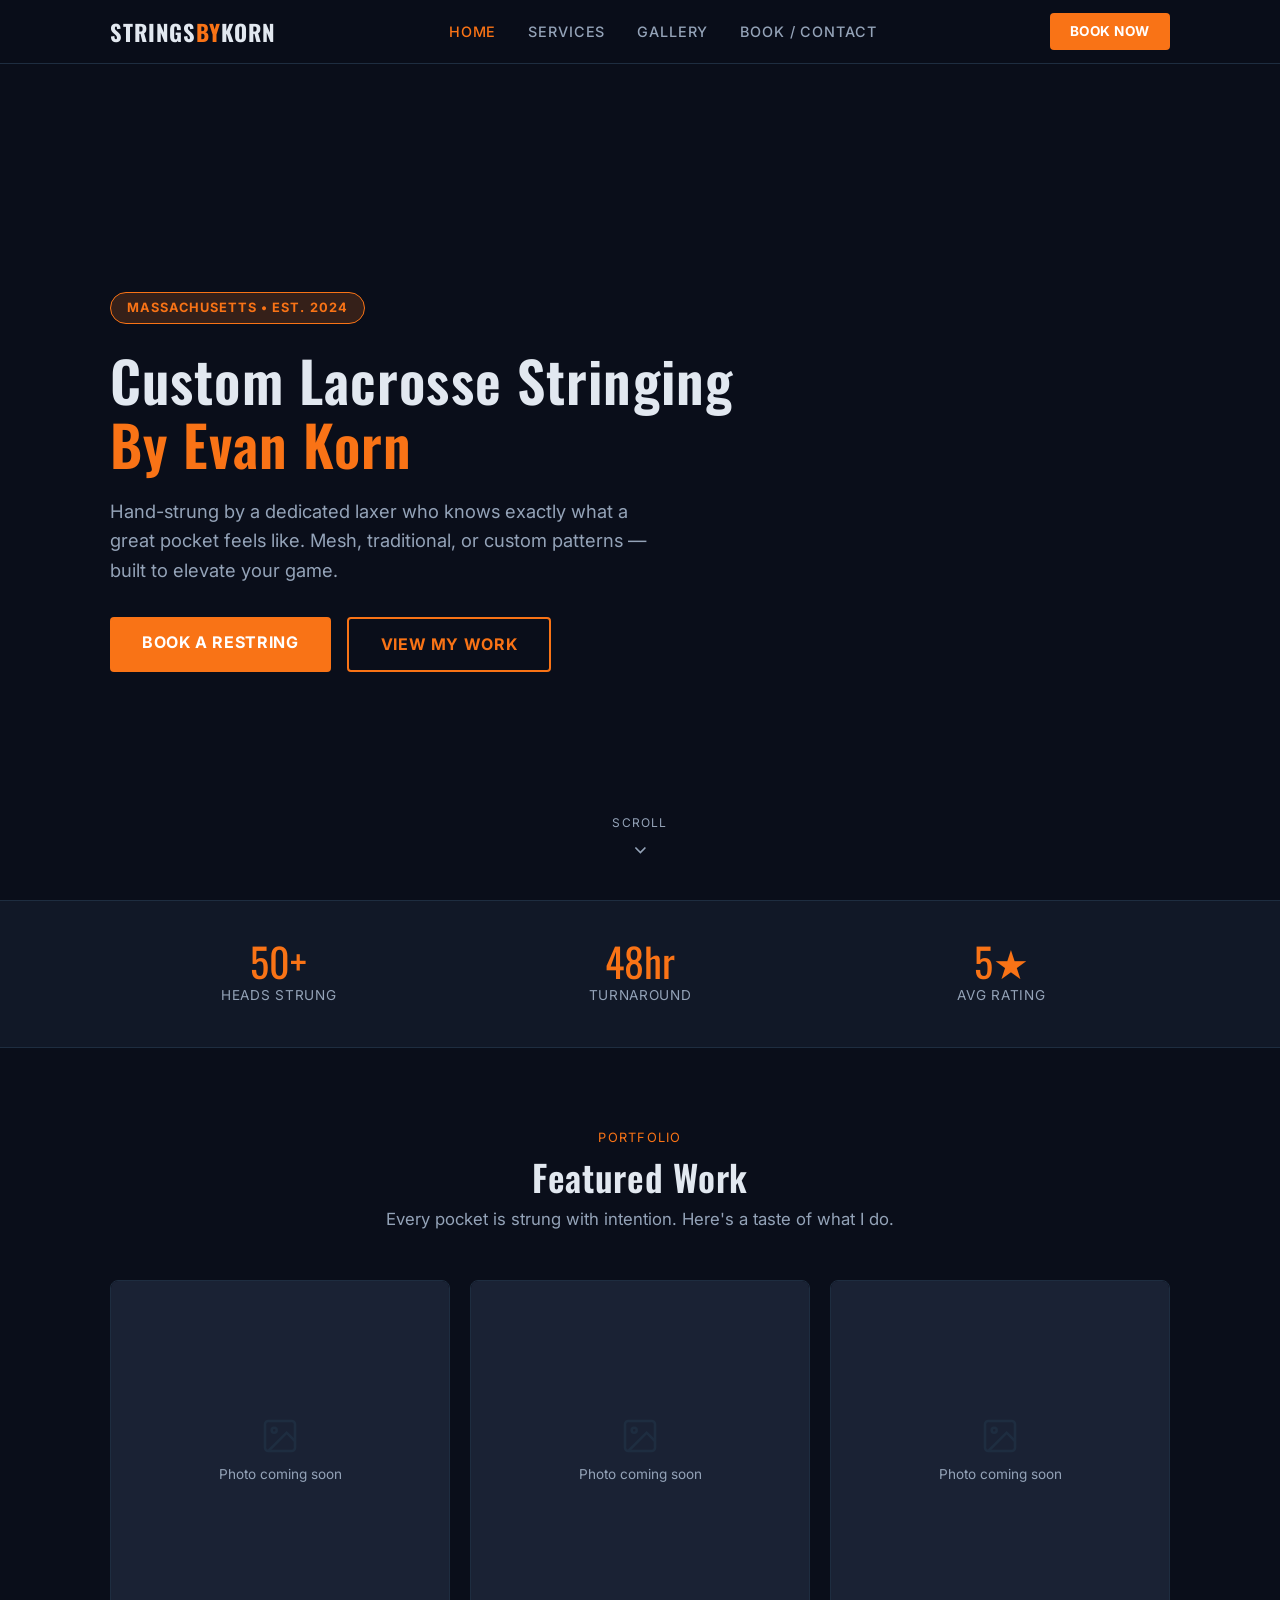
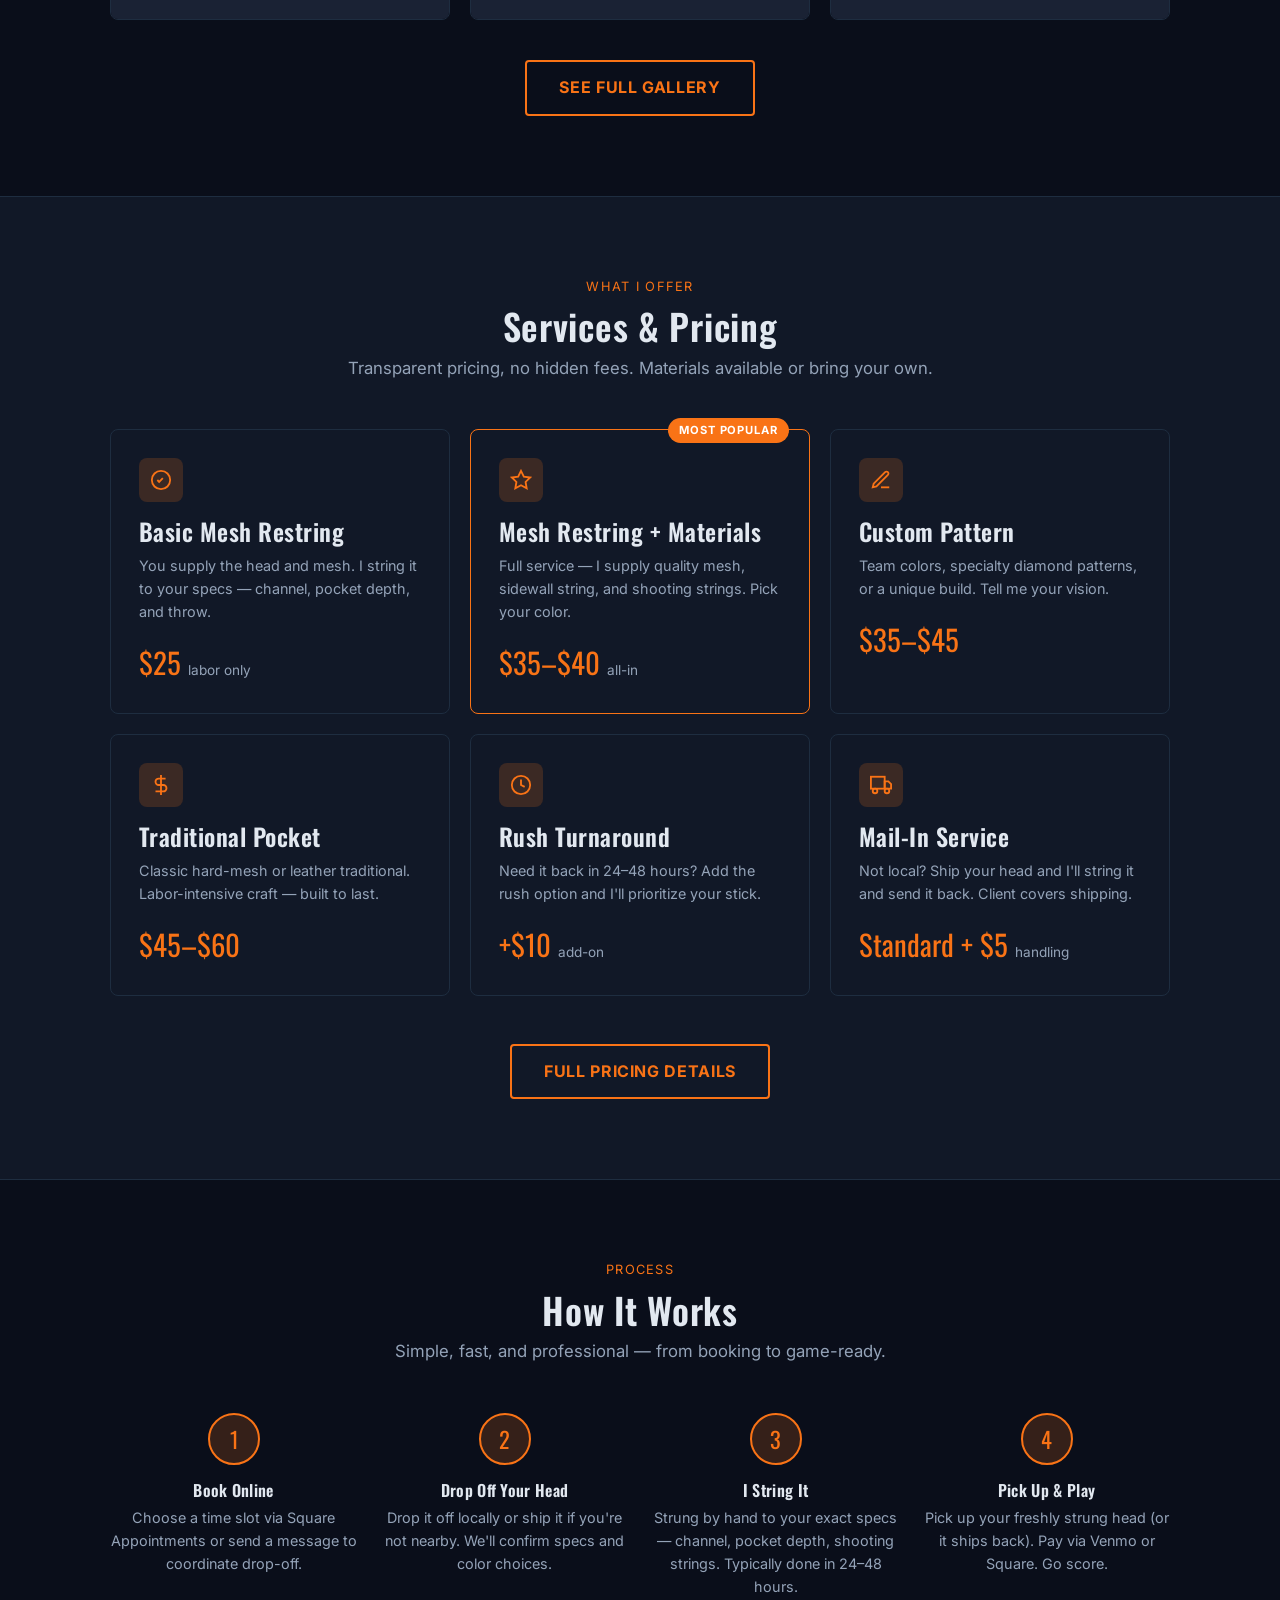
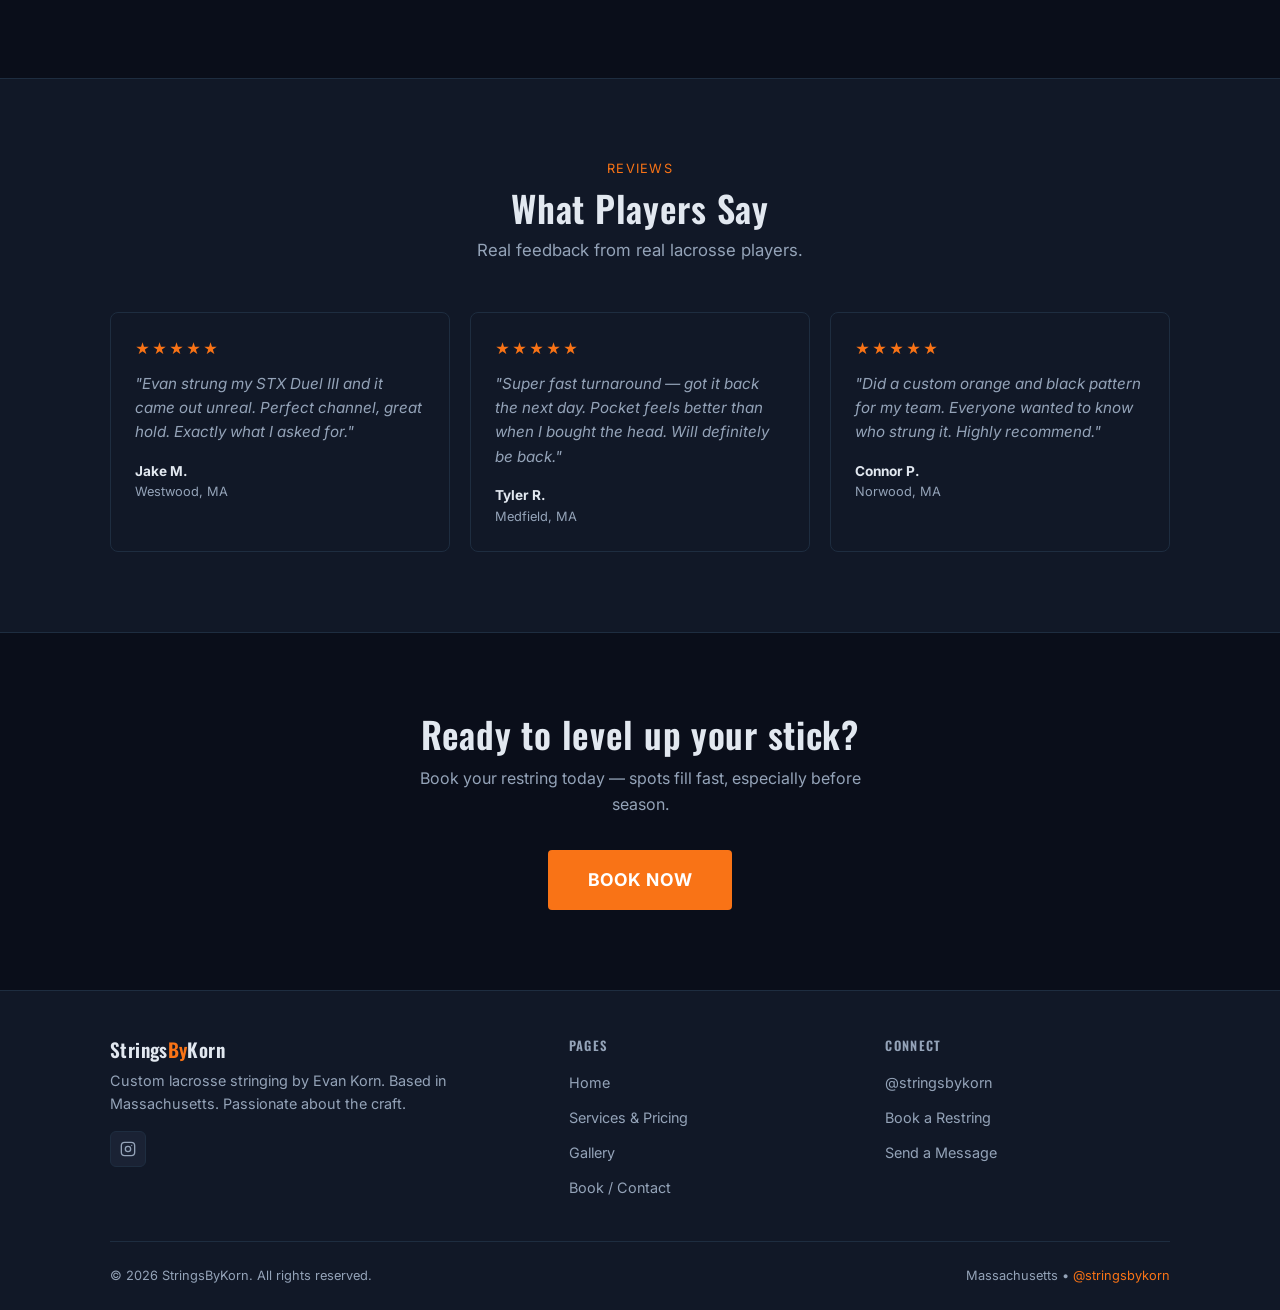
==== index.html @ 03d9734a "Initial site launch — StringsByKorn" ====
<!DOCTYPE html>
<html lang="en">
<head>
  <meta charset="UTF-8" />
  <meta name="viewport" content="width=device-width, initial-scale=1.0" />
  <title>StringsByKorn — Custom Lacrosse Stringing</title>
  <meta name="description" content="Professional lacrosse head stringing by Evan Korn. Custom mesh, traditional pockets, and specialty patterns. Based in Massachusetts." />
  <meta property="og:title" content="StringsByKorn — Custom Lacrosse Stringing" />
  <meta property="og:description" content="Custom lacrosse stringing by Evan Korn. Book your restring today." />
  <meta property="og:type" content="website" />
  <meta property="og:image" content="images/og-image.jpg" />
  <link rel="icon" href="images/favicon.png" type="image/png" />
  <link rel="preconnect" href="https://fonts.googleapis.com" />
  <link rel="preconnect" href="https://fonts.gstatic.com" crossorigin />
  <link href="https://fonts.googleapis.com/css2?family=Inter:wght@400;500;600;700&family=Oswald:wght@500;600;700&display=swap" rel="stylesheet" />
  <link rel="stylesheet" href="css/styles.css" />
  <style>
    /* Reveal animation */
    .reveal { opacity: 0; transform: translateY(24px); transition: opacity 0.55s ease, transform 0.55s ease; }
    .revealed { opacity: 1; transform: none; }
  </style>
</head>
<body>

  <!-- ======================================================
       NAV
  ====================================================== -->
  <nav class="nav" role="navigation" aria-label="Main navigation">
    <div class="nav-inner">
      <a href="index.html" class="nav-logo">Strings<span>By</span>Korn</a>
      <ul class="nav-links">
        <li><a href="index.html">Home</a></li>
        <li><a href="services.html">Services</a></li>
        <li><a href="gallery.html">Gallery</a></li>
        <li><a href="booking.html">Book / Contact</a></li>
      </ul>
      <a href="booking.html" class="btn btn-primary nav-cta">Book Now</a>
      <button class="hamburger" id="hamburger" aria-label="Open menu" aria-expanded="false">
        <span class="bar-top"></span>
        <span class="bar-mid"></span>
        <span class="bar-bot"></span>
      </button>
    </div>
  </nav>

  <!-- Mobile drawer -->
  <div class="nav-drawer" id="nav-drawer" aria-hidden="true">
    <a href="index.html">Home</a>
    <a href="services.html">Services &amp; Pricing</a>
    <a href="gallery.html">Gallery</a>
    <a href="booking.html">Book / Contact</a>
    <a href="booking.html" class="btn btn-primary" style="text-align:center;margin-top:.5rem;">Book Now</a>
  </div>

  <!-- ======================================================
       HERO
  ====================================================== -->
  <header class="hero">
    <div class="container">
      <div class="hero-content">
        <div class="hero-badge">Massachusetts &bull; Est. 2024</div>
        <h1>Custom Lacrosse Stringing<br /><span class="accent">By Evan Korn</span></h1>
        <p>Hand-strung by a dedicated laxer who knows exactly what a great pocket feels like. Mesh, traditional, or custom patterns — built to elevate your game.</p>
        <div class="hero-btns">
          <a href="booking.html" class="btn btn-primary">Book a Restring</a>
          <a href="gallery.html" class="btn btn-outline">View My Work</a>
        </div>
      </div>
    </div>
    <div class="hero-scroll" aria-hidden="true">
      <span>Scroll</span>
      <svg viewBox="0 0 24 24" fill="none" stroke="currentColor" stroke-width="2">
        <polyline points="6 9 12 15 18 9"/>
      </svg>
    </div>
  </header>

  <!-- ======================================================
       STATS
  ====================================================== -->
  <section class="stats">
    <div class="container">
      <div class="stats-grid">
        <div class="stat">
          <div class="stat-num" data-count="50" data-suffix="+">0</div>
          <div class="stat-label">Heads Strung</div>
        </div>
        <div class="stat">
          <div class="stat-num" data-count="48" data-suffix="hr">0</div>
          <div class="stat-label">Turnaround</div>
        </div>
        <div class="stat">
          <div class="stat-num" data-count="5" data-suffix="★">0</div>
          <div class="stat-label">Avg Rating</div>
        </div>
      </div>
    </div>
  </section>

  <!-- ======================================================
       FEATURED WORK
  ====================================================== -->
  <section class="section">
    <div class="container">
      <p class="section-subtitle" style="text-transform:uppercase;font-size:.8rem;letter-spacing:.1em;color:var(--accent);margin-bottom:.5rem;">Portfolio</p>
      <h2 class="section-title reveal">Featured Work</h2>
      <p class="section-subtitle reveal">Every pocket is strung with intention. Here's a taste of what I do.</p>

      <div class="work-grid">

        <div class="work-card reveal">
          <div class="work-card-placeholder">
            <svg viewBox="0 0 24 24" fill="none" stroke="currentColor" stroke-width="1.5">
              <rect x="3" y="3" width="18" height="18" rx="2"/><circle cx="8.5" cy="8.5" r="1.5"/>
              <polyline points="21 15 16 10 5 21"/>
            </svg>
            <span>Photo coming soon</span>
          </div>
          <div class="work-card-overlay">
            <span class="work-card-label">Custom Mesh — Orange / Black</span>
          </div>
        </div>

        <div class="work-card reveal">
          <div class="work-card-placeholder">
            <svg viewBox="0 0 24 24" fill="none" stroke="currentColor" stroke-width="1.5">
              <rect x="3" y="3" width="18" height="18" rx="2"/><circle cx="8.5" cy="8.5" r="1.5"/>
              <polyline points="21 15 16 10 5 21"/>
            </svg>
            <span>Photo coming soon</span>
          </div>
          <div class="work-card-overlay">
            <span class="work-card-label">Traditional Pocket — Navy</span>
          </div>
        </div>

        <div class="work-card reveal">
          <div class="work-card-placeholder">
            <svg viewBox="0 0 24 24" fill="none" stroke="currentColor" stroke-width="1.5">
              <rect x="3" y="3" width="18" height="18" rx="2"/><circle cx="8.5" cy="8.5" r="1.5"/>
              <polyline points="21 15 16 10 5 21"/>
            </svg>
            <span>Photo coming soon</span>
          </div>
          <div class="work-card-overlay">
            <span class="work-card-label">Mid Pocket — 10 Diamond Mesh</span>
          </div>
        </div>

      </div>

      <div style="text-align:center;margin-top:2.5rem;" class="reveal">
        <a href="gallery.html" class="btn btn-outline">See Full Gallery</a>
      </div>
    </div>
  </section>

  <!-- ======================================================
       SERVICES OVERVIEW
  ====================================================== -->
  <section class="section" style="background:var(--bg-card);border-top:1px solid var(--border);border-bottom:1px solid var(--border);">
    <div class="container">
      <p class="section-subtitle" style="text-transform:uppercase;font-size:.8rem;letter-spacing:.1em;color:var(--accent);margin-bottom:.5rem;">What I Offer</p>
      <h2 class="section-title reveal">Services &amp; Pricing</h2>
      <p class="section-subtitle reveal">Transparent pricing, no hidden fees. Materials available or bring your own.</p>

      <div class="services-grid">

        <div class="service-card reveal">
          <div class="service-icon">
            <svg viewBox="0 0 24 24" fill="none" stroke="currentColor" stroke-width="2">
              <path d="M12 2C6.48 2 2 6.48 2 12s4.48 10 10 10 10-4.48 10-10S17.52 2 12 2z"/>
              <path d="M8 12l2 2 4-4"/>
            </svg>
          </div>
          <h3>Basic Mesh Restring</h3>
          <p>You supply the head and mesh. I string it to your specs — channel, pocket depth, and throw.</p>
          <div class="service-price">$25 <span>labor only</span></div>
        </div>

        <div class="service-card featured reveal">
          <div class="service-badge">Most Popular</div>
          <div class="service-icon">
            <svg viewBox="0 0 24 24" fill="none" stroke="currentColor" stroke-width="2">
              <polygon points="12 2 15.09 8.26 22 9.27 17 14.14 18.18 21.02 12 17.77 5.82 21.02 7 14.14 2 9.27 8.91 8.26 12 2"/>
            </svg>
          </div>
          <h3>Mesh Restring + Materials</h3>
          <p>Full service — I supply quality mesh, sidewall string, and shooting strings. Pick your color.</p>
          <div class="service-price">$35–$40 <span>all-in</span></div>
        </div>

        <div class="service-card reveal">
          <div class="service-icon">
            <svg viewBox="0 0 24 24" fill="none" stroke="currentColor" stroke-width="2">
              <path d="M12 20h9"/><path d="M16.5 3.5a2.121 2.121 0 013 3L7 19l-4 1 1-4L16.5 3.5z"/>
            </svg>
          </div>
          <h3>Custom Pattern</h3>
          <p>Team colors, specialty diamond patterns, or a unique build. Tell me your vision.</p>
          <div class="service-price">$35–$45</div>
        </div>

        <div class="service-card reveal">
          <div class="service-icon">
            <svg viewBox="0 0 24 24" fill="none" stroke="currentColor" stroke-width="2">
              <line x1="12" y1="1" x2="12" y2="23"/><path d="M17 5H9.5a3.5 3.5 0 000 7h5a3.5 3.5 0 010 7H6"/>
            </svg>
          </div>
          <h3>Traditional Pocket</h3>
          <p>Classic hard-mesh or leather traditional. Labor-intensive craft — built to last.</p>
          <div class="service-price">$45–$60</div>
        </div>

        <div class="service-card reveal">
          <div class="service-icon">
            <svg viewBox="0 0 24 24" fill="none" stroke="currentColor" stroke-width="2">
              <circle cx="12" cy="12" r="10"/><polyline points="12 6 12 12 16 14"/>
            </svg>
          </div>
          <h3>Rush Turnaround</h3>
          <p>Need it back in 24–48 hours? Add the rush option and I'll prioritize your stick.</p>
          <div class="service-price">+$10 <span>add-on</span></div>
        </div>

        <div class="service-card reveal">
          <div class="service-icon">
            <svg viewBox="0 0 24 24" fill="none" stroke="currentColor" stroke-width="2">
              <rect x="1" y="3" width="15" height="13"/><polygon points="16 8 20 8 23 11 23 16 16 16 16 8"/>
              <circle cx="5.5" cy="18.5" r="2.5"/><circle cx="18.5" cy="18.5" r="2.5"/>
            </svg>
          </div>
          <h3>Mail-In Service</h3>
          <p>Not local? Ship your head and I'll string it and send it back. Client covers shipping.</p>
          <div class="service-price">Standard + $5 <span>handling</span></div>
        </div>

      </div>

      <div style="text-align:center;" class="reveal">
        <a href="services.html" class="btn btn-outline">Full Pricing Details</a>
      </div>
    </div>
  </section>

  <!-- ======================================================
       HOW IT WORKS
  ====================================================== -->
  <section class="section">
    <div class="container">
      <p class="section-subtitle" style="text-transform:uppercase;font-size:.8rem;letter-spacing:.1em;color:var(--accent);margin-bottom:.5rem;">Process</p>
      <h2 class="section-title reveal">How It Works</h2>
      <p class="section-subtitle reveal">Simple, fast, and professional — from booking to game-ready.</p>

      <div class="steps">
        <div class="step reveal">
          <div class="step-num">1</div>
          <h4>Book Online</h4>
          <p>Choose a time slot via Square Appointments or send a message to coordinate drop-off.</p>
        </div>
        <div class="step reveal">
          <div class="step-num">2</div>
          <h4>Drop Off Your Head</h4>
          <p>Drop it off locally or ship it if you're not nearby. We'll confirm specs and color choices.</p>
        </div>
        <div class="step reveal">
          <div class="step-num">3</div>
          <h4>I String It</h4>
          <p>Strung by hand to your exact specs — channel, pocket depth, shooting strings. Typically done in 24–48 hours.</p>
        </div>
        <div class="step reveal">
          <div class="step-num">4</div>
          <h4>Pick Up &amp; Play</h4>
          <p>Pick up your freshly strung head (or it ships back). Pay via Venmo or Square. Go score.</p>
        </div>
      </div>
    </div>
  </section>

  <!-- ======================================================
       TESTIMONIALS
  ====================================================== -->
  <section class="section" style="background:var(--bg-card);border-top:1px solid var(--border);border-bottom:1px solid var(--border);">
    <div class="container">
      <p class="section-subtitle" style="text-transform:uppercase;font-size:.8rem;letter-spacing:.1em;color:var(--accent);margin-bottom:.5rem;">Reviews</p>
      <h2 class="section-title reveal">What Players Say</h2>
      <p class="section-subtitle reveal">Real feedback from real lacrosse players.</p>

      <div class="testimonials-grid">

        <div class="testimonial-card reveal">
          <div class="testimonial-stars">★★★★★</div>
          <blockquote>"Evan strung my STX Duel III and it came out unreal. Perfect channel, great hold. Exactly what I asked for."</blockquote>
          <div class="testimonial-author">Jake M.</div>
          <div class="testimonial-location">Westwood, MA</div>
        </div>

        <div class="testimonial-card reveal">
          <div class="testimonial-stars">★★★★★</div>
          <blockquote>"Super fast turnaround — got it back the next day. Pocket feels better than when I bought the head. Will definitely be back."</blockquote>
          <div class="testimonial-author">Tyler R.</div>
          <div class="testimonial-location">Medfield, MA</div>
        </div>

        <div class="testimonial-card reveal">
          <div class="testimonial-stars">★★★★★</div>
          <blockquote>"Did a custom orange and black pattern for my team. Everyone wanted to know who strung it. Highly recommend."</blockquote>
          <div class="testimonial-author">Connor P.</div>
          <div class="testimonial-location">Norwood, MA</div>
        </div>

      </div>
    </div>
  </section>

  <!-- ======================================================
       CTA BAND
  ====================================================== -->
  <section class="section" style="text-align:center;">
    <div class="container">
      <h2 class="reveal">Ready to level up your stick?</h2>
      <p class="reveal" style="max-width:500px;margin:.75rem auto 2rem;">Book your restring today — spots fill fast, especially before season.</p>
      <div class="reveal">
        <a href="booking.html" class="btn btn-primary" style="font-size:1.1rem;padding:1rem 2.5rem;">Book Now</a>
      </div>
    </div>
  </section>

  <!-- ======================================================
       FOOTER
  ====================================================== -->
  <footer class="footer">
    <div class="container">
      <div class="footer-grid">
        <div class="footer-brand">
          <h3>Strings<span class="accent">By</span>Korn</h3>
          <p>Custom lacrosse stringing by Evan Korn. Based in Massachusetts. Passionate about the craft.</p>
          <div class="footer-social">
            <a href="https://instagram.com/stringsbykorn" target="_blank" rel="noopener" aria-label="Instagram">
              <svg viewBox="0 0 24 24" fill="none" stroke="currentColor" stroke-width="2">
                <rect x="2" y="2" width="20" height="20" rx="5"/>
                <circle cx="12" cy="12" r="4"/>
                <circle cx="17.5" cy="6.5" r="1" fill="currentColor" stroke="none"/>
              </svg>
            </a>
          </div>
        </div>
        <div class="footer-col">
          <h4>Pages</h4>
          <ul class="footer-links">
            <li><a href="index.html">Home</a></li>
            <li><a href="services.html">Services &amp; Pricing</a></li>
            <li><a href="gallery.html">Gallery</a></li>
            <li><a href="booking.html">Book / Contact</a></li>
          </ul>
        </div>
        <div class="footer-col">
          <h4>Connect</h4>
          <ul class="footer-links">
            <li><a href="https://instagram.com/stringsbykorn" target="_blank" rel="noopener">@stringsbykorn</a></li>
            <li><a href="booking.html">Book a Restring</a></li>
            <li><a href="booking.html#contact">Send a Message</a></li>
          </ul>
        </div>
      </div>
      <div class="footer-bottom">
        <span>&copy; 2026 StringsByKorn. All rights reserved.</span>
        <span>Massachusetts &bull; <a href="https://instagram.com/stringsbykorn" target="_blank" rel="noopener">@stringsbykorn</a></span>
      </div>
    </div>
  </footer>

  <script src="js/main.js"></script>
</body>
</html>
---- css/styles.css ----
/* ============================================================
   StringsByKorn — Main Stylesheet
   Mobile-first, dark navy + orange lacrosse theme
   ============================================================ */

:root {
  --bg:          #0a0e1a;
  --bg-card:     #111827;
  --bg-card-alt: #1a2234;
  --accent:      #f97316;
  --accent-dark: #ea6c0a;
  --accent-glow: rgba(249, 115, 22, 0.18);
  --text:        #e2e8f0;
  --text-muted:  #94a3b8;
  --border:      #1e2d40;
  --nav-h:       64px;
}

/* ---- Reset & Base ----------------------------------------- */
*, *::before, *::after { box-sizing: border-box; margin: 0; padding: 0; }

html { scroll-behavior: smooth; }

body {
  font-family: 'Inter', system-ui, sans-serif;
  background: var(--bg);
  color: var(--text);
  line-height: 1.6;
  min-height: 100vh;
}

img { display: block; max-width: 100%; height: auto; }
a   { color: var(--accent); text-decoration: none; }
a:hover { text-decoration: underline; }

/* ---- Typography ------------------------------------------- */
h1, h2, h3, h4 {
  font-family: 'Oswald', 'Impact', sans-serif;
  font-weight: 600;
  letter-spacing: 0.02em;
  line-height: 1.15;
}

h1 { font-size: clamp(2rem, 6vw, 3.5rem); }
h2 { font-size: clamp(1.5rem, 4vw, 2.25rem); }
h3 { font-size: clamp(1.1rem, 3vw, 1.5rem); }

p { color: var(--text-muted); }

/* ---- Utility ---------------------------------------------- */
.container {
  width: 100%;
  max-width: 1100px;
  margin: 0 auto;
  padding: 0 1.25rem;
}

.section {
  padding: 5rem 0;
}

.section-title {
  text-align: center;
  margin-bottom: 0.5rem;
}

.section-subtitle {
  text-align: center;
  color: var(--text-muted);
  margin-bottom: 3rem;
  font-size: 1.05rem;
}

.accent { color: var(--accent); }

.btn {
  display: inline-block;
  padding: 0.8rem 2rem;
  border-radius: 4px;
  font-weight: 700;
  font-size: 1rem;
  cursor: pointer;
  transition: background 0.2s, transform 0.15s, box-shadow 0.2s;
  border: none;
  text-align: center;
  letter-spacing: 0.04em;
  text-transform: uppercase;
}

.btn-primary {
  background: var(--accent);
  color: #fff;
}
.btn-primary:hover {
  background: var(--accent-dark);
  transform: translateY(-2px);
  box-shadow: 0 6px 24px var(--accent-glow);
  text-decoration: none;
}

.btn-outline {
  background: transparent;
  color: var(--accent);
  border: 2px solid var(--accent);
}
.btn-outline:hover {
  background: var(--accent-glow);
  transform: translateY(-2px);
  text-decoration: none;
}

/* ---- Navigation ------------------------------------------- */
.nav {
  position: fixed;
  top: 0; left: 0; right: 0;
  height: var(--nav-h);
  background: rgba(10, 14, 26, 0.92);
  backdrop-filter: blur(12px);
  -webkit-backdrop-filter: blur(12px);
  border-bottom: 1px solid var(--border);
  z-index: 1000;
  display: flex;
  align-items: center;
}

.nav-inner {
  display: flex;
  align-items: center;
  justify-content: space-between;
  width: 100%;
  max-width: 1100px;
  margin: 0 auto;
  padding: 0 1.25rem;
}

.nav-logo {
  font-family: 'Oswald', sans-serif;
  font-size: 1.4rem;
  font-weight: 700;
  color: var(--text);
  letter-spacing: 0.04em;
  text-transform: uppercase;
}
.nav-logo span { color: var(--accent); }
.nav-logo:hover { text-decoration: none; }

.nav-links {
  display: flex;
  gap: 2rem;
  list-style: none;
}

.nav-links a {
  color: var(--text-muted);
  font-size: 0.9rem;
  font-weight: 500;
  letter-spacing: 0.06em;
  text-transform: uppercase;
  transition: color 0.2s;
}
.nav-links a:hover,
.nav-links a.active {
  color: var(--accent);
  text-decoration: none;
}

.nav-cta {
  padding: 0.5rem 1.25rem;
  font-size: 0.85rem;
}

/* Hamburger */
.hamburger {
  display: none;
  flex-direction: column;
  gap: 5px;
  background: none;
  border: none;
  cursor: pointer;
  padding: 4px;
}
.hamburger span {
  display: block;
  width: 24px;
  height: 2px;
  background: var(--text);
  border-radius: 2px;
  transition: transform 0.3s, opacity 0.3s;
}

/* Mobile nav drawer */
.nav-drawer {
  display: none;
  position: fixed;
  top: var(--nav-h);
  left: 0; right: 0;
  background: var(--bg-card);
  border-bottom: 1px solid var(--border);
  padding: 1.5rem 1.25rem;
  z-index: 999;
  flex-direction: column;
  gap: 1rem;
}
.nav-drawer.open { display: flex; }
.nav-drawer a {
  color: var(--text);
  font-size: 1.1rem;
  font-weight: 500;
  padding: 0.5rem 0;
  border-bottom: 1px solid var(--border);
}
.nav-drawer a:last-child { border-bottom: none; }

/* ---- Hero ------------------------------------------------- */
.hero {
  min-height: 100vh;
  display: flex;
  align-items: center;
  padding-top: var(--nav-h);
  background:
    linear-gradient(to bottom, rgba(10,14,26,0.7) 0%, rgba(10,14,26,0.95) 100%),
    url('../images/hero-bg.jpg') center/cover no-repeat;
  position: relative;
  overflow: hidden;
}

.hero::after {
  content: '';
  position: absolute;
  bottom: 0; left: 0; right: 0;
  height: 120px;
  background: linear-gradient(to bottom, transparent, var(--bg));
  pointer-events: none;
}

.hero-content {
  position: relative;
  z-index: 1;
  max-width: 680px;
}

.hero-badge {
  display: inline-block;
  background: var(--accent-glow);
  color: var(--accent);
  border: 1px solid var(--accent);
  border-radius: 999px;
  padding: 0.3rem 1rem;
  font-size: 0.8rem;
  font-weight: 700;
  letter-spacing: 0.08em;
  text-transform: uppercase;
  margin-bottom: 1.5rem;
}

.hero h1 {
  margin-bottom: 1.25rem;
}

.hero p {
  font-size: 1.15rem;
  margin-bottom: 2rem;
  color: var(--text-muted);
  max-width: 540px;
}

.hero-btns {
  display: flex;
  gap: 1rem;
  flex-wrap: wrap;
}

.hero-scroll {
  position: absolute;
  bottom: 2.5rem;
  left: 50%;
  transform: translateX(-50%);
  display: flex;
  flex-direction: column;
  align-items: center;
  gap: 0.5rem;
  color: var(--text-muted);
  font-size: 0.75rem;
  letter-spacing: 0.1em;
  text-transform: uppercase;
  animation: bounce 2s infinite;
  z-index: 2;
}
.hero-scroll svg { width: 20px; height: 20px; }

@keyframes bounce {
  0%, 100% { transform: translateX(-50%) translateY(0); }
  50%       { transform: translateX(-50%) translateY(6px); }
}

/* ---- Stats strip ------------------------------------------ */
.stats {
  background: var(--bg-card);
  border-top: 1px solid var(--border);
  border-bottom: 1px solid var(--border);
  padding: 2.5rem 0;
}

.stats-grid {
  display: grid;
  grid-template-columns: repeat(3, 1fr);
  gap: 1.5rem;
  text-align: center;
}

.stat-num {
  font-family: 'Oswald', sans-serif;
  font-size: 2.5rem;
  color: var(--accent);
  line-height: 1;
}

.stat-label {
  font-size: 0.85rem;
  color: var(--text-muted);
  letter-spacing: 0.05em;
  text-transform: uppercase;
  margin-top: 0.25rem;
}

/* ---- Featured Work (home) --------------------------------- */
.work-grid {
  display: grid;
  grid-template-columns: repeat(auto-fill, minmax(280px, 1fr));
  gap: 1.25rem;
}

.work-card {
  border-radius: 8px;
  overflow: hidden;
  background: var(--bg-card);
  border: 1px solid var(--border);
  position: relative;
  aspect-ratio: 1 / 1;
  cursor: pointer;
}

.work-card img {
  width: 100%;
  height: 100%;
  object-fit: cover;
  transition: transform 0.4s ease;
}

.work-card:hover img { transform: scale(1.05); }

.work-card-overlay {
  position: absolute;
  inset: 0;
  background: linear-gradient(to top, rgba(10,14,26,0.85) 0%, transparent 60%);
  opacity: 0;
  transition: opacity 0.3s;
  display: flex;
  align-items: flex-end;
  padding: 1rem;
}

.work-card:hover .work-card-overlay { opacity: 1; }

.work-card-label {
  font-size: 0.9rem;
  font-weight: 600;
  color: #fff;
}

/* Placeholder card when no image */
.work-card-placeholder {
  width: 100%;
  height: 100%;
  display: flex;
  flex-direction: column;
  align-items: center;
  justify-content: center;
  background: var(--bg-card-alt);
  color: var(--text-muted);
  font-size: 0.85rem;
  gap: 0.5rem;
}
.work-card-placeholder svg {
  width: 40px; height: 40px;
  color: var(--border);
}

/* ---- Services page ---------------------------------------- */
.services-grid {
  display: grid;
  grid-template-columns: repeat(auto-fill, minmax(300px, 1fr));
  gap: 1.25rem;
  margin-bottom: 3rem;
}

.service-card {
  background: var(--bg-card);
  border: 1px solid var(--border);
  border-radius: 8px;
  padding: 1.75rem;
  position: relative;
  transition: border-color 0.2s, box-shadow 0.2s;
}

.service-card:hover {
  border-color: var(--accent);
  box-shadow: 0 0 0 1px var(--accent-glow), 0 8px 32px var(--accent-glow);
}

.service-card.featured {
  border-color: var(--accent);
}

.service-badge {
  position: absolute;
  top: -12px; right: 1.25rem;
  background: var(--accent);
  color: #fff;
  font-size: 0.7rem;
  font-weight: 700;
  letter-spacing: 0.08em;
  text-transform: uppercase;
  padding: 0.2rem 0.7rem;
  border-radius: 999px;
}

.service-icon {
  width: 44px; height: 44px;
  background: var(--accent-glow);
  border-radius: 8px;
  display: flex;
  align-items: center;
  justify-content: center;
  margin-bottom: 1rem;
}
.service-icon svg { width: 22px; height: 22px; color: var(--accent); }

.service-card h3 { margin-bottom: 0.5rem; }
.service-card p  { font-size: 0.9rem; margin-bottom: 1rem; }

.service-price {
  font-family: 'Oswald', sans-serif;
  font-size: 1.8rem;
  color: var(--accent);
}
.service-price span {
  font-family: 'Inter', sans-serif;
  font-size: 0.85rem;
  color: var(--text-muted);
}

/* Pricing table */
.pricing-table {
  width: 100%;
  border-collapse: collapse;
  background: var(--bg-card);
  border-radius: 8px;
  overflow: hidden;
  border: 1px solid var(--border);
}

.pricing-table th {
  background: var(--bg-card-alt);
  color: var(--text-muted);
  font-size: 0.75rem;
  letter-spacing: 0.1em;
  text-transform: uppercase;
  padding: 0.85rem 1.25rem;
  text-align: left;
}

.pricing-table td {
  padding: 0.9rem 1.25rem;
  border-bottom: 1px solid var(--border);
  font-size: 0.95rem;
}

.pricing-table tr:last-child td { border-bottom: none; }
.pricing-table tr:hover td { background: var(--bg-card-alt); }

.price-cell {
  font-family: 'Oswald', sans-serif;
  font-size: 1.15rem;
  color: var(--accent);
  white-space: nowrap;
}

.note-box {
  background: var(--bg-card);
  border: 1px solid var(--border);
  border-left: 3px solid var(--accent);
  border-radius: 0 8px 8px 0;
  padding: 1.25rem 1.5rem;
  margin-top: 2rem;
  font-size: 0.9rem;
}
.note-box strong { color: var(--text); }

/* ---- Gallery page ----------------------------------------- */
.gallery-grid {
  display: grid;
  grid-template-columns: repeat(auto-fill, minmax(260px, 1fr));
  gap: 1rem;
}

.gallery-item {
  border-radius: 8px;
  overflow: hidden;
  background: var(--bg-card);
  border: 1px solid var(--border);
  aspect-ratio: 1 / 1;
  position: relative;
  cursor: pointer;
}

.gallery-item img {
  width: 100%; height: 100%;
  object-fit: cover;
  transition: transform 0.4s ease;
}
.gallery-item:hover img { transform: scale(1.06); }

.gallery-placeholder {
  width: 100%; height: 100%;
  display: flex;
  flex-direction: column;
  align-items: center;
  justify-content: center;
  background: var(--bg-card-alt);
  color: var(--text-muted);
  font-size: 0.8rem;
  text-align: center;
  gap: 0.5rem;
  padding: 1rem;
}

.ig-link-box {
  background: linear-gradient(135deg, #833ab4, #fd1d1d, #fcb045);
  border-radius: 8px;
  padding: 2.5rem;
  text-align: center;
  margin-top: 3rem;
}
.ig-link-box h3 { color: #fff; margin-bottom: 0.5rem; }
.ig-link-box p  { color: rgba(255,255,255,0.8); margin-bottom: 1.5rem; }
.btn-ig {
  background: #fff;
  color: #333;
  font-weight: 700;
  padding: 0.75rem 2rem;
  border-radius: 4px;
  display: inline-block;
  transition: opacity 0.2s;
}
.btn-ig:hover { opacity: 0.88; text-decoration: none; }

/* ---- Booking / Contact page ------------------------------- */
.booking-layout {
  display: grid;
  grid-template-columns: 1fr 1fr;
  gap: 3rem;
  align-items: start;
}

.booking-info h2 { margin-bottom: 1rem; }
.booking-info p  { margin-bottom: 1.5rem; }

.info-list {
  list-style: none;
  display: flex;
  flex-direction: column;
  gap: 0.85rem;
  margin-bottom: 2rem;
}
.info-list li {
  display: flex;
  align-items: flex-start;
  gap: 0.75rem;
  font-size: 0.95rem;
  color: var(--text-muted);
}
.info-list li svg {
  flex-shrink: 0;
  width: 18px; height: 18px;
  color: var(--accent);
  margin-top: 3px;
}
.info-list li strong { color: var(--text); }

.contact-form {
  background: var(--bg-card);
  border: 1px solid var(--border);
  border-radius: 8px;
  padding: 2rem;
}

.contact-form h3 { margin-bottom: 1.5rem; }

.form-group {
  margin-bottom: 1.25rem;
}

.form-group label {
  display: block;
  font-size: 0.85rem;
  font-weight: 600;
  letter-spacing: 0.04em;
  text-transform: uppercase;
  color: var(--text-muted);
  margin-bottom: 0.4rem;
}

.form-group input,
.form-group select,
.form-group textarea {
  width: 100%;
  background: var(--bg-card-alt);
  border: 1px solid var(--border);
  border-radius: 4px;
  color: var(--text);
  font-size: 1rem;
  font-family: inherit;
  padding: 0.75rem 1rem;
  transition: border-color 0.2s, box-shadow 0.2s;
  appearance: none;
}

.form-group input:focus,
.form-group select:focus,
.form-group textarea:focus {
  outline: none;
  border-color: var(--accent);
  box-shadow: 0 0 0 3px var(--accent-glow);
}

.form-group textarea { min-height: 110px; resize: vertical; }

.form-row {
  display: grid;
  grid-template-columns: 1fr 1fr;
  gap: 1rem;
}

.form-success {
  display: none;
  text-align: center;
  padding: 1.5rem;
  background: rgba(34,197,94,0.1);
  border: 1px solid rgba(34,197,94,0.3);
  border-radius: 8px;
  color: #4ade80;
  font-weight: 600;
}

/* Square booking CTA */
.booking-cta-box {
  background: var(--bg-card);
  border: 1px solid var(--accent);
  border-radius: 8px;
  padding: 2rem;
  text-align: center;
  margin-bottom: 2rem;
}
.booking-cta-box p { margin-bottom: 1.25rem; }

/* ---- FAQ accordion ---------------------------------------- */
.faq-list {
  max-width: 720px;
  margin: 0 auto;
}

.faq-item {
  border-bottom: 1px solid var(--border);
}

.faq-question {
  width: 100%;
  background: none;
  border: none;
  color: var(--text);
  font-size: 1rem;
  font-weight: 600;
  text-align: left;
  padding: 1.25rem 0;
  cursor: pointer;
  display: flex;
  justify-content: space-between;
  align-items: center;
  gap: 1rem;
  transition: color 0.2s;
}
.faq-question:hover { color: var(--accent); }

.faq-icon {
  flex-shrink: 0;
  width: 20px; height: 20px;
  border-radius: 50%;
  border: 2px solid var(--border);
  display: flex;
  align-items: center;
  justify-content: center;
  transition: transform 0.3s, border-color 0.2s;
  font-size: 1rem;
  color: var(--accent);
}

.faq-item.open .faq-icon { transform: rotate(45deg); border-color: var(--accent); }

.faq-answer {
  max-height: 0;
  overflow: hidden;
  transition: max-height 0.35s ease;
  color: var(--text-muted);
  font-size: 0.95rem;
}
.faq-item.open .faq-answer { max-height: 400px; }
.faq-answer-inner { padding-bottom: 1.25rem; }

/* ---- Testimonials ----------------------------------------- */
.testimonials-grid {
  display: grid;
  grid-template-columns: repeat(auto-fill, minmax(280px, 1fr));
  gap: 1.25rem;
}

.testimonial-card {
  background: var(--bg-card);
  border: 1px solid var(--border);
  border-radius: 8px;
  padding: 1.5rem;
  position: relative;
}

.testimonial-stars {
  color: var(--accent);
  font-size: 0.9rem;
  margin-bottom: 0.75rem;
  letter-spacing: 2px;
}

.testimonial-card blockquote {
  font-size: 0.95rem;
  color: var(--text-muted);
  font-style: italic;
  margin-bottom: 1rem;
}

.testimonial-author {
  font-size: 0.85rem;
  font-weight: 700;
  color: var(--text);
}
.testimonial-location {
  font-size: 0.8rem;
  color: var(--text-muted);
}

/* ---- Process steps ---------------------------------------- */
.steps {
  display: grid;
  grid-template-columns: repeat(auto-fill, minmax(200px, 1fr));
  gap: 1.5rem;
  counter-reset: steps;
}

.step {
  text-align: center;
  position: relative;
}

.step-num {
  width: 52px; height: 52px;
  background: var(--accent-glow);
  border: 2px solid var(--accent);
  border-radius: 50%;
  display: flex;
  align-items: center;
  justify-content: center;
  font-family: 'Oswald', sans-serif;
  font-size: 1.4rem;
  color: var(--accent);
  margin: 0 auto 1rem;
}

.step h4 { margin-bottom: 0.4rem; }
.step p  { font-size: 0.9rem; }

/* ---- Footer ----------------------------------------------- */
.footer {
  background: var(--bg-card);
  border-top: 1px solid var(--border);
  padding: 3rem 0 1.5rem;
}

.footer-grid {
  display: grid;
  grid-template-columns: 1.5fr 1fr 1fr;
  gap: 2rem;
  margin-bottom: 2.5rem;
}

.footer-brand h3 {
  font-size: 1.2rem;
  margin-bottom: 0.5rem;
}
.footer-brand p {
  font-size: 0.9rem;
}

.footer-col h4 {
  font-size: 0.8rem;
  letter-spacing: 0.1em;
  text-transform: uppercase;
  color: var(--text-muted);
  margin-bottom: 1rem;
}

.footer-links {
  list-style: none;
  display: flex;
  flex-direction: column;
  gap: 0.6rem;
}
.footer-links a {
  color: var(--text-muted);
  font-size: 0.9rem;
  transition: color 0.2s;
}
.footer-links a:hover {
  color: var(--accent);
  text-decoration: none;
}

.footer-social {
  display: flex;
  gap: 0.75rem;
  margin-top: 1rem;
}
.footer-social a {
  width: 36px; height: 36px;
  background: var(--bg-card-alt);
  border: 1px solid var(--border);
  border-radius: 6px;
  display: flex;
  align-items: center;
  justify-content: center;
  color: var(--text-muted);
  transition: color 0.2s, border-color 0.2s;
}
.footer-social a:hover {
  color: var(--accent);
  border-color: var(--accent);
}
.footer-social svg { width: 16px; height: 16px; }

.footer-bottom {
  border-top: 1px solid var(--border);
  padding-top: 1.5rem;
  display: flex;
  justify-content: space-between;
  align-items: center;
  font-size: 0.8rem;
  color: var(--text-muted);
  flex-wrap: wrap;
  gap: 0.5rem;
}

/* ---- Page hero (inner pages) ------------------------------ */
.page-hero {
  padding: calc(var(--nav-h) + 4rem) 0 4rem;
  background: linear-gradient(to bottom, var(--bg-card), var(--bg));
  border-bottom: 1px solid var(--border);
  text-align: center;
}
.page-hero p { max-width: 560px; margin: 1rem auto 0; font-size: 1.05rem; }

/* ---- Responsive ------------------------------------------- */
@media (max-width: 768px) {
  .nav-links, .nav-cta { display: none; }
  .hamburger { display: flex; }

  .booking-layout { grid-template-columns: 1fr; }
  .footer-grid { grid-template-columns: 1fr 1fr; }
  .stats-grid { grid-template-columns: repeat(3, 1fr); }
  .form-row { grid-template-columns: 1fr; }
}

@media (max-width: 480px) {
  .footer-grid { grid-template-columns: 1fr; }
  .stats-grid { grid-template-columns: repeat(3, 1fr); gap: 0.5rem; }
  .stat-num { font-size: 1.8rem; }
  .hero-btns { flex-direction: column; }
}
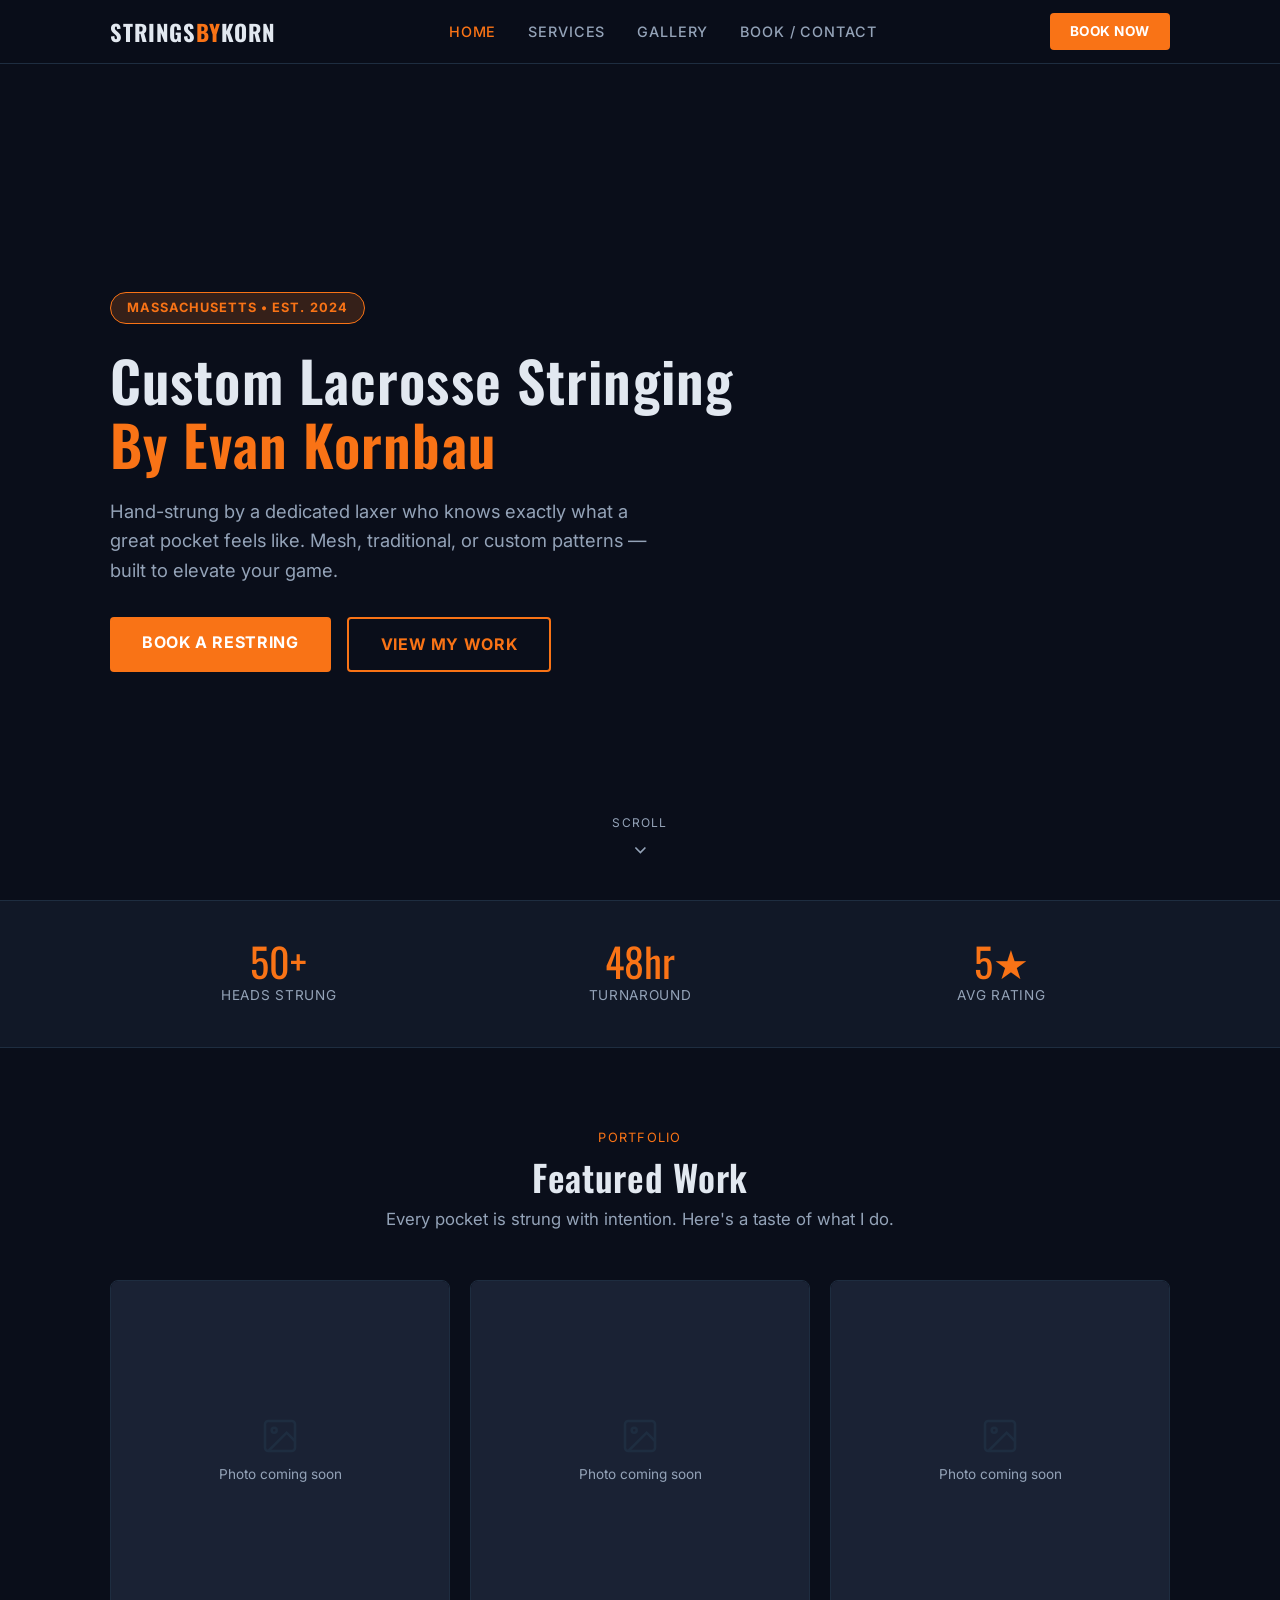
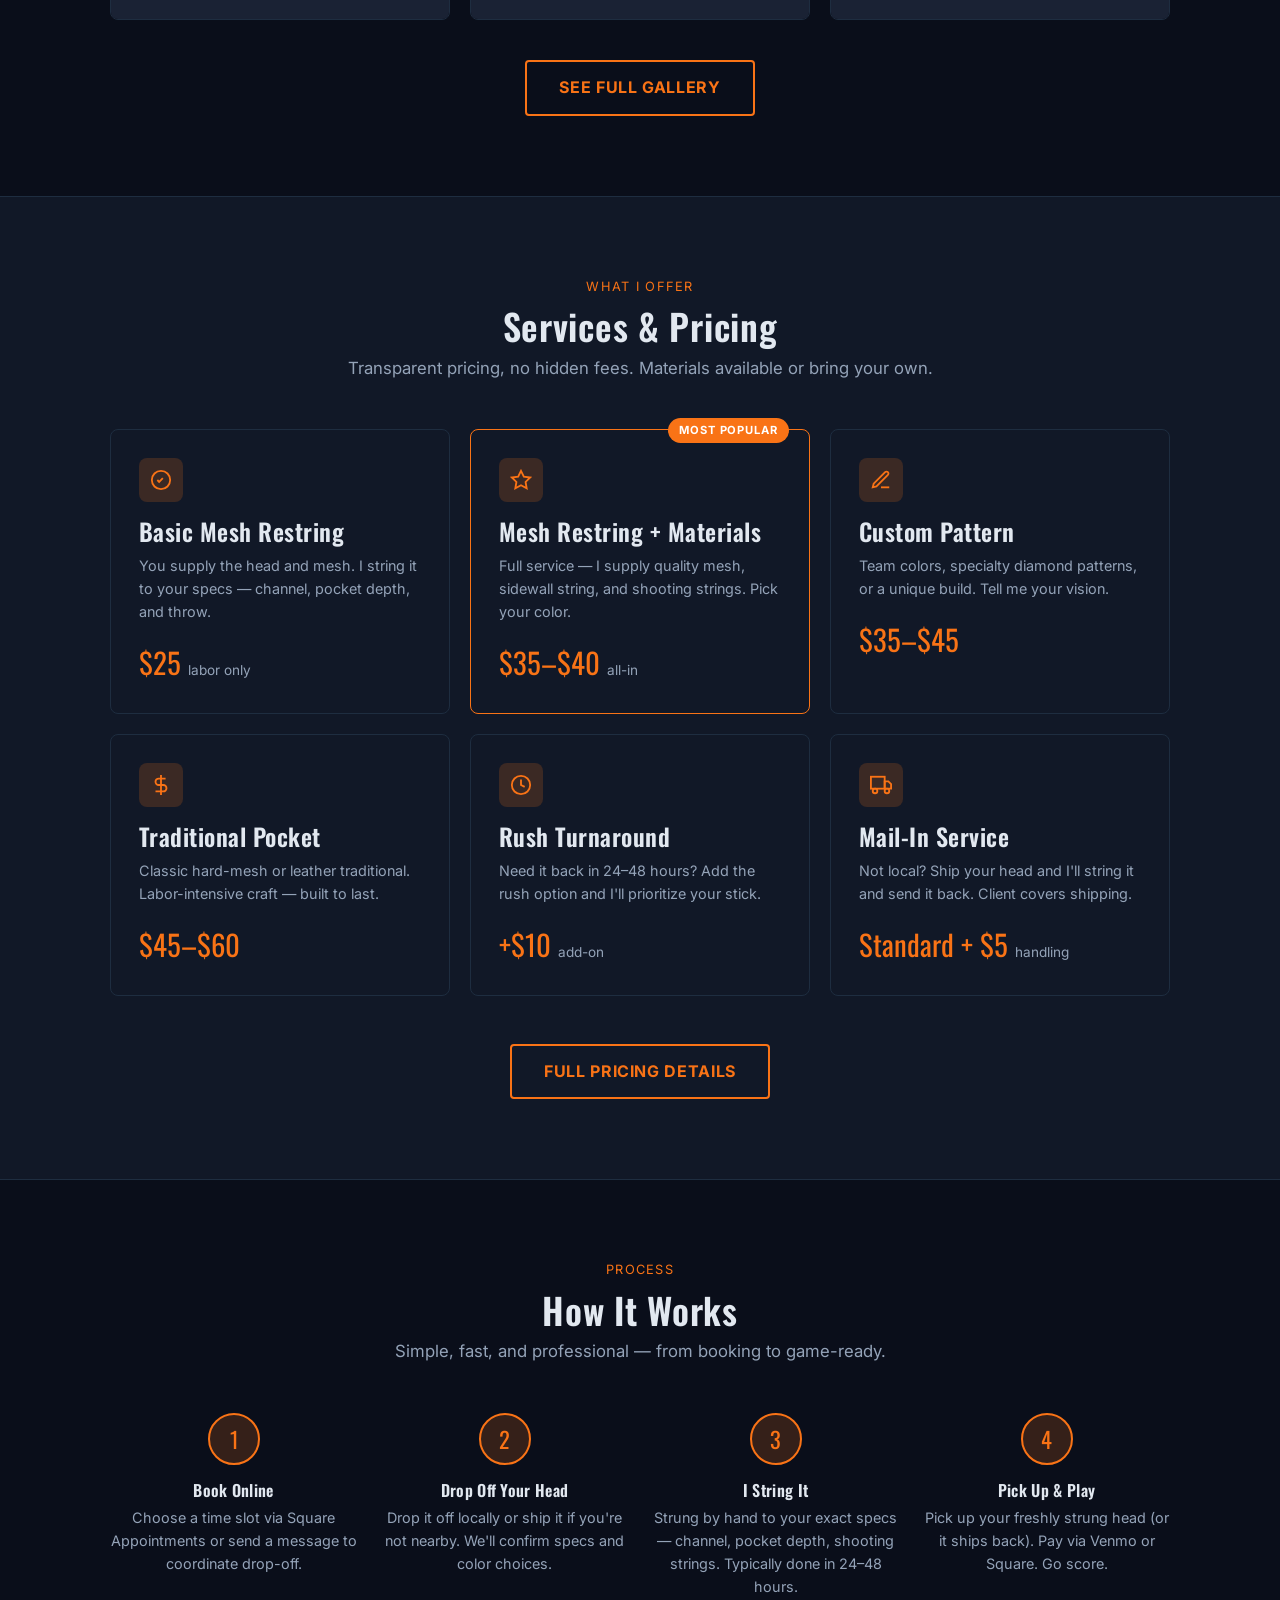
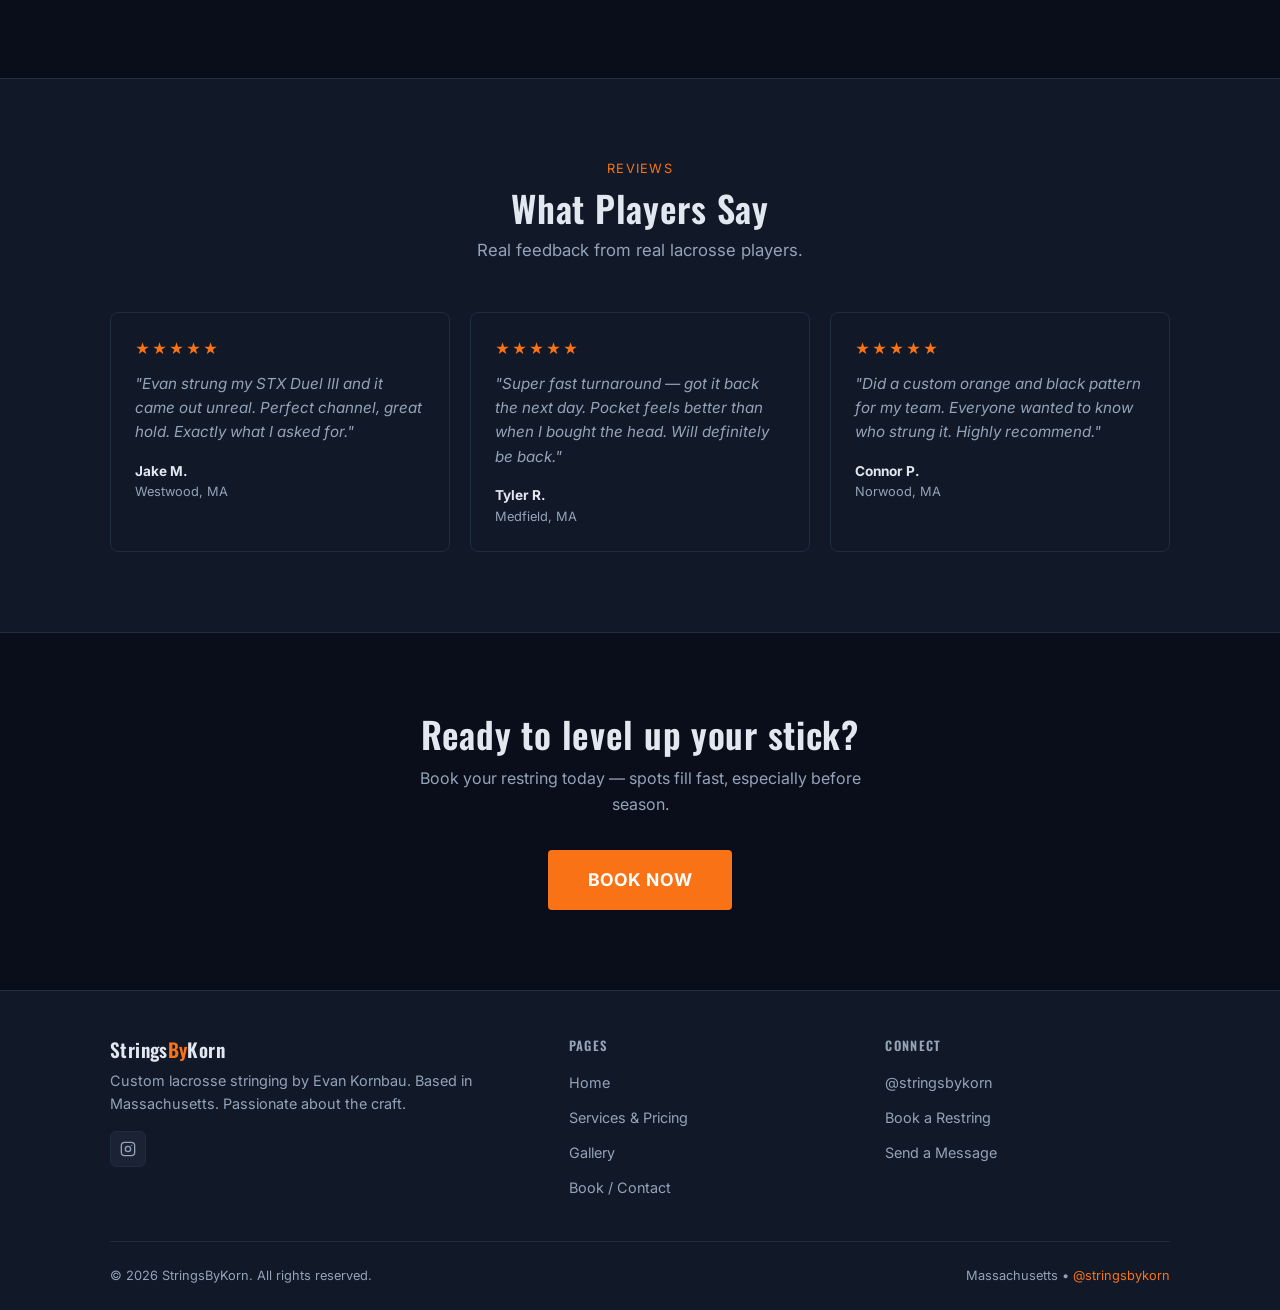
==== commit 227bdb30: "Initial site launch — StringsByKorn" ====
--- a/index.html
+++ b/index.html
@@ -4,9 +4,9 @@
   <meta charset="UTF-8" />
   <meta name="viewport" content="width=device-width, initial-scale=1.0" />
   <title>StringsByKorn — Custom Lacrosse Stringing</title>
-  <meta name="description" content="Professional lacrosse head stringing by Evan Korn. Custom mesh, traditional pockets, and specialty patterns. Based in Massachusetts." />
+  <meta name="description" content="Professional lacrosse head stringing by Evan Kornbau. Custom mesh, traditional pockets, and specialty patterns. Based in Massachusetts." />
   <meta property="og:title" content="StringsByKorn — Custom Lacrosse Stringing" />
-  <meta property="og:description" content="Custom lacrosse stringing by Evan Korn. Book your restring today." />
+  <meta property="og:description" content="Custom lacrosse stringing by Evan Kornbau. Book your restring today." />
   <meta property="og:type" content="website" />
   <meta property="og:image" content="images/og-image.jpg" />
   <link rel="icon" href="images/favicon.png" type="image/png" />
@@ -59,7 +59,7 @@
     <div class="container">
       <div class="hero-content">
         <div class="hero-badge">Massachusetts &bull; Est. 2024</div>
-        <h1>Custom Lacrosse Stringing<br /><span class="accent">By Evan Korn</span></h1>
+        <h1>Custom Lacrosse Stringing<br /><span class="accent">By Evan Kornbau</span></h1>
         <p>Hand-strung by a dedicated laxer who knows exactly what a great pocket feels like. Mesh, traditional, or custom patterns — built to elevate your game.</p>
         <div class="hero-btns">
           <a href="booking.html" class="btn btn-primary">Book a Restring</a>
@@ -334,7 +334,7 @@
       <div class="footer-grid">
         <div class="footer-brand">
           <h3>Strings<span class="accent">By</span>Korn</h3>
-          <p>Custom lacrosse stringing by Evan Korn. Based in Massachusetts. Passionate about the craft.</p>
+          <p>Custom lacrosse stringing by Evan Kornbau. Based in Massachusetts. Passionate about the craft.</p>
           <div class="footer-social">
             <a href="https://instagram.com/stringsbykorn" target="_blank" rel="noopener" aria-label="Instagram">
               <svg viewBox="0 0 24 24" fill="none" stroke="currentColor" stroke-width="2">
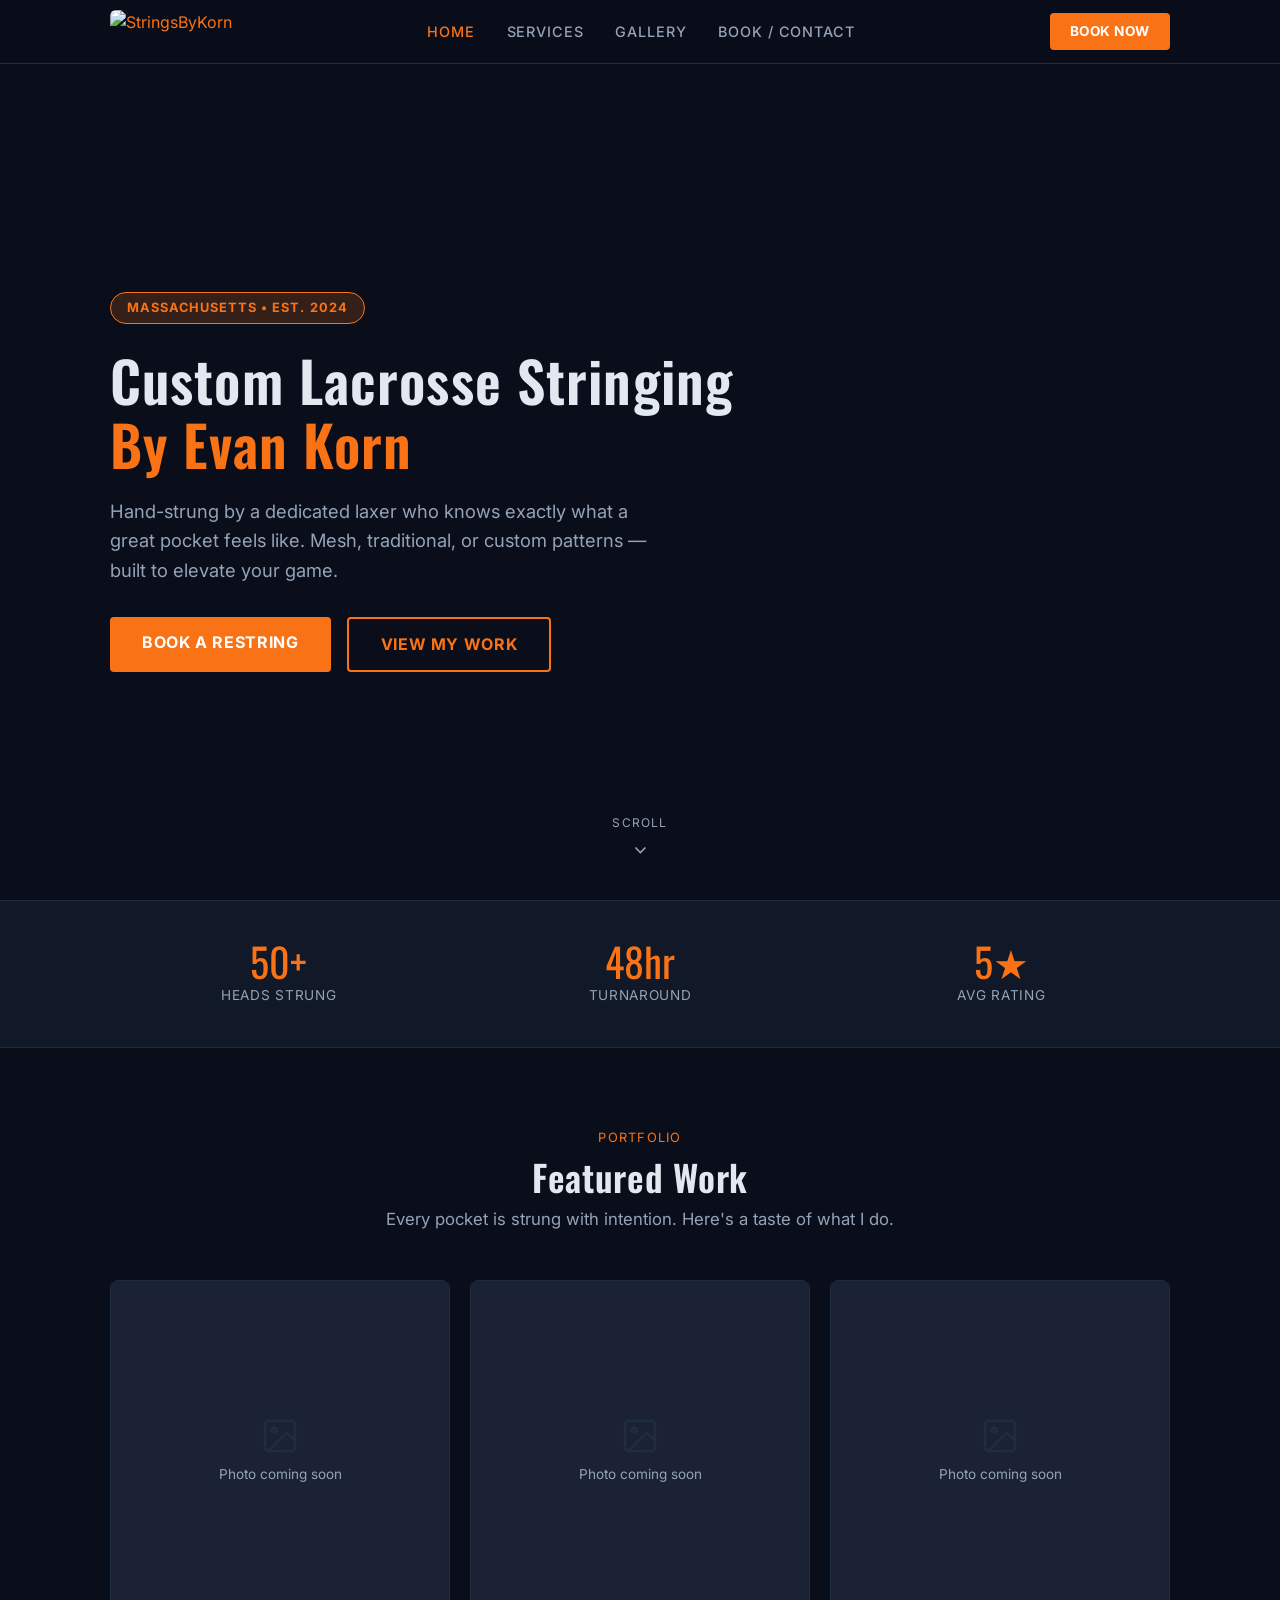
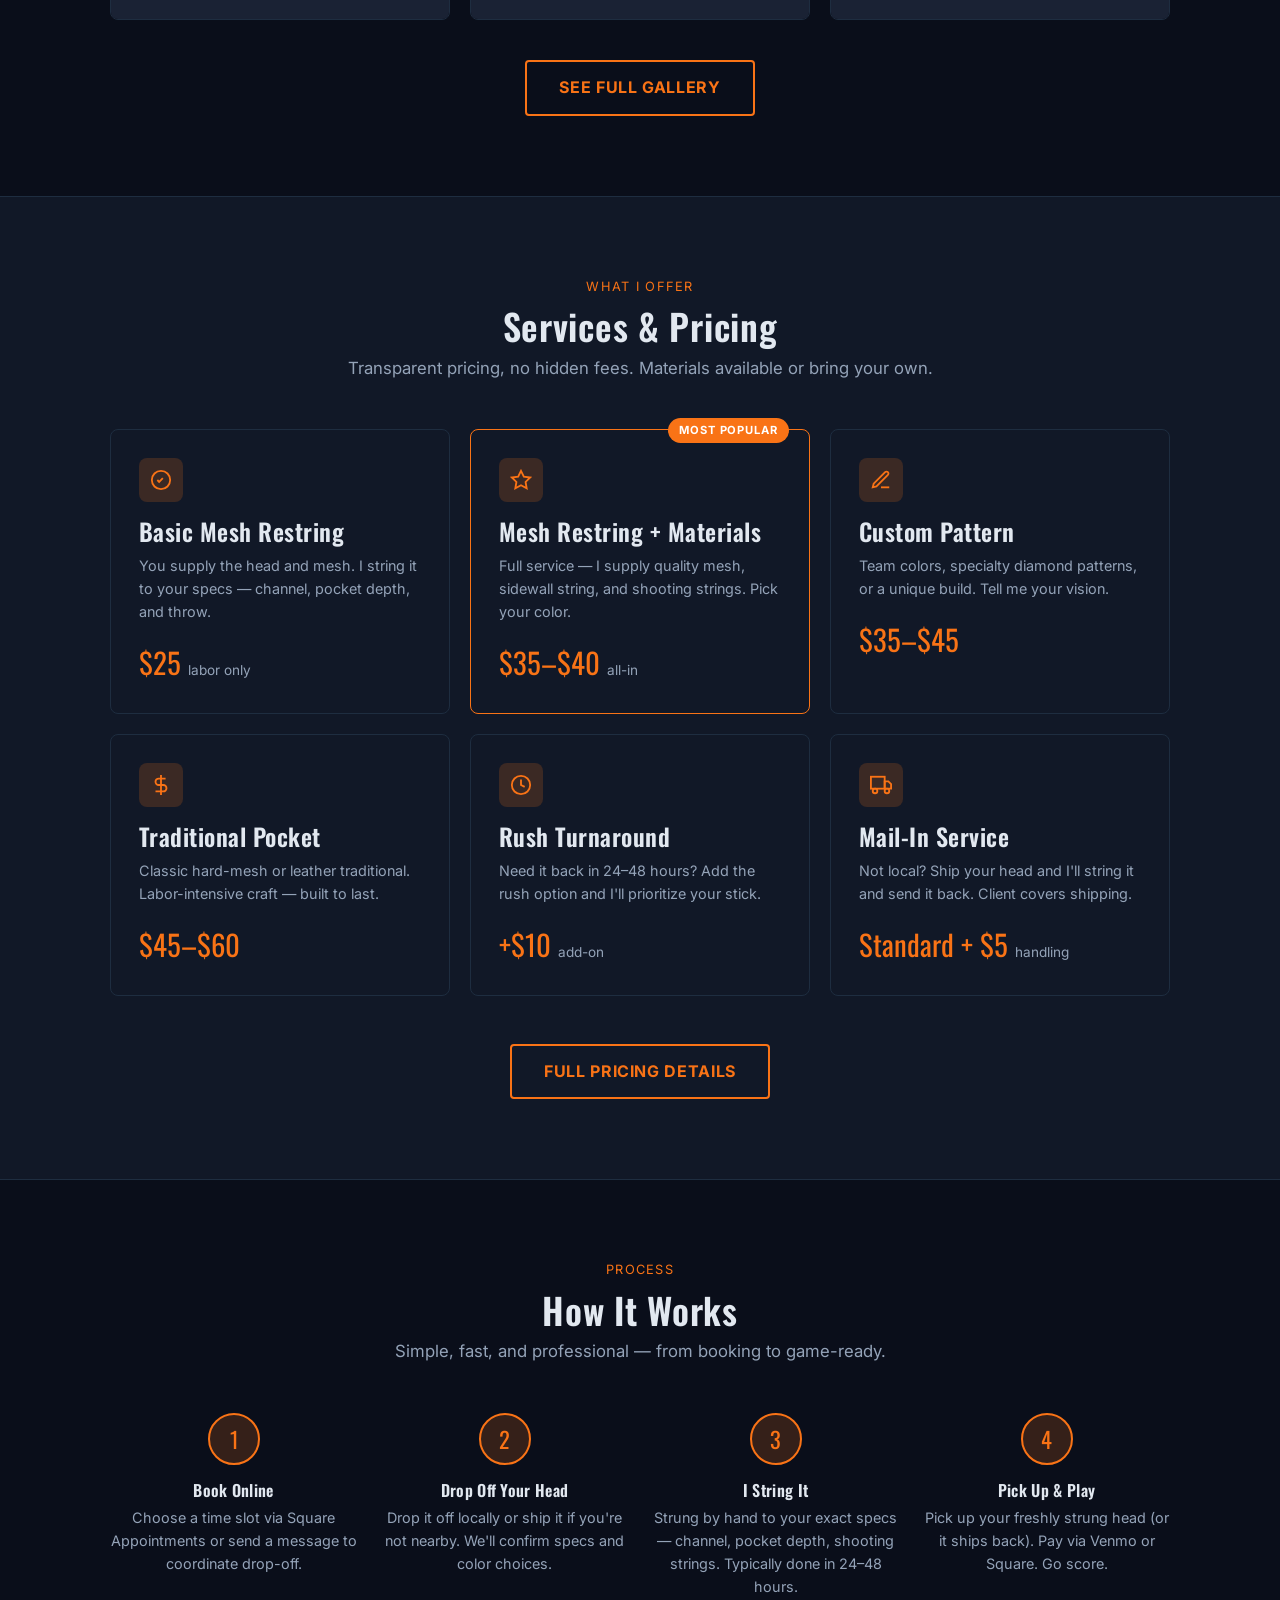
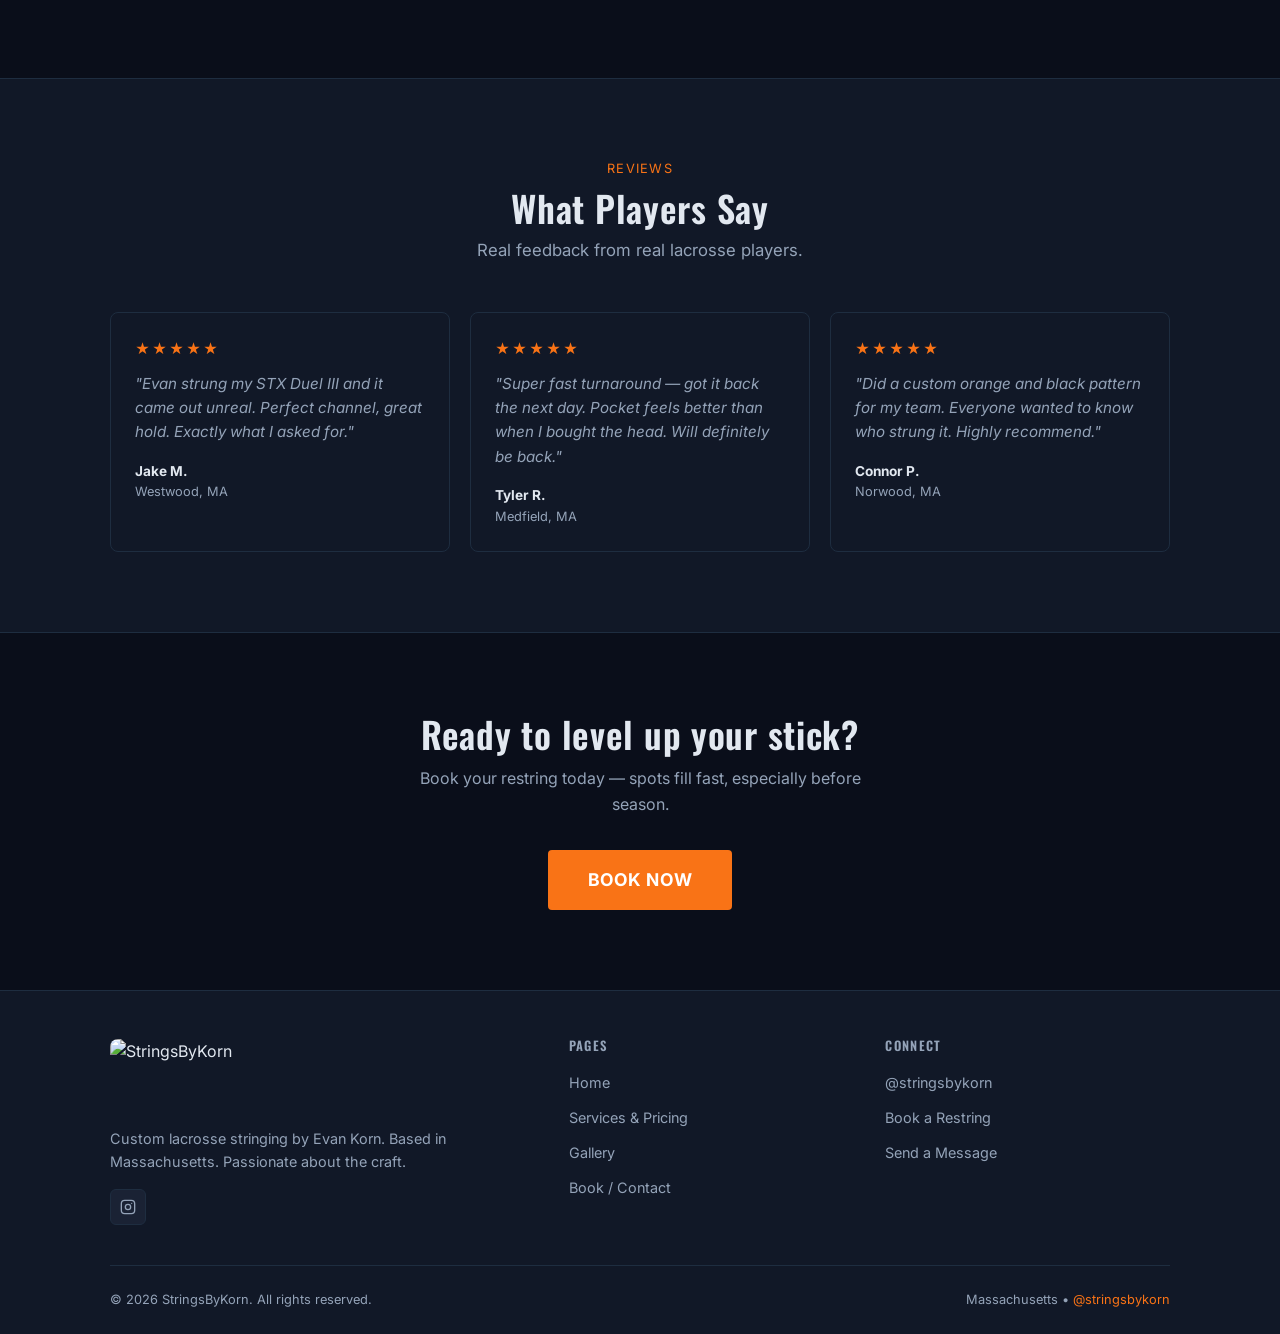
==== commit 3f7aec23: "Replace text logo with brand image in nav and footer" ====
--- a/index.html
+++ b/index.html
@@ -4,9 +4,9 @@
   <meta charset="UTF-8" />
   <meta name="viewport" content="width=device-width, initial-scale=1.0" />
   <title>StringsByKorn — Custom Lacrosse Stringing</title>
-  <meta name="description" content="Professional lacrosse head stringing by Evan Kornbau. Custom mesh, traditional pockets, and specialty patterns. Based in Massachusetts." />
+  <meta name="description" content="Professional lacrosse head stringing by Evan Korn. Custom mesh, traditional pockets, and specialty patterns. Based in Massachusetts." />
   <meta property="og:title" content="StringsByKorn — Custom Lacrosse Stringing" />
-  <meta property="og:description" content="Custom lacrosse stringing by Evan Kornbau. Book your restring today." />
+  <meta property="og:description" content="Custom lacrosse stringing by Evan Korn. Book your restring today." />
   <meta property="og:type" content="website" />
   <meta property="og:image" content="images/og-image.jpg" />
   <link rel="icon" href="images/favicon.png" type="image/png" />
@@ -27,7 +27,9 @@
   ====================================================== -->
   <nav class="nav" role="navigation" aria-label="Main navigation">
     <div class="nav-inner">
-      <a href="index.html" class="nav-logo">Strings<span>By</span>Korn</a>
+      <a href="index.html" class="nav-logo">
+        <img src="images/logo.jpg" alt="StringsByKorn" class="nav-logo-img">
+      </a>
       <ul class="nav-links">
         <li><a href="index.html">Home</a></li>
         <li><a href="services.html">Services</a></li>
@@ -59,7 +61,7 @@
     <div class="container">
       <div class="hero-content">
         <div class="hero-badge">Massachusetts &bull; Est. 2024</div>
-        <h1>Custom Lacrosse Stringing<br /><span class="accent">By Evan Kornbau</span></h1>
+        <h1>Custom Lacrosse Stringing<br /><span class="accent">By Evan Korn</span></h1>
         <p>Hand-strung by a dedicated laxer who knows exactly what a great pocket feels like. Mesh, traditional, or custom patterns — built to elevate your game.</p>
         <div class="hero-btns">
           <a href="booking.html" class="btn btn-primary">Book a Restring</a>
@@ -333,8 +335,8 @@
     <div class="container">
       <div class="footer-grid">
         <div class="footer-brand">
-          <h3>Strings<span class="accent">By</span>Korn</h3>
-          <p>Custom lacrosse stringing by Evan Kornbau. Based in Massachusetts. Passionate about the craft.</p>
+          <img src="images/logo.jpg" alt="StringsByKorn" class="footer-logo">
+          <p>Custom lacrosse stringing by Evan Korn. Based in Massachusetts. Passionate about the craft.</p>
           <div class="footer-social">
             <a href="https://instagram.com/stringsbykorn" target="_blank" rel="noopener" aria-label="Instagram">
               <svg viewBox="0 0 24 24" fill="none" stroke="currentColor" stroke-width="2">
--- a/css/styles.css
+++ b/css/styles.css
@@ -134,15 +134,25 @@
 }
 
 .nav-logo {
-  font-family: 'Oswald', sans-serif;
-  font-size: 1.4rem;
-  font-weight: 700;
-  color: var(--text);
-  letter-spacing: 0.04em;
-  text-transform: uppercase;
-}
-.nav-logo span { color: var(--accent); }
+  display: flex;
+  align-items: center;
+  text-decoration: none;
+}
+.nav-logo span { display: none; }
 .nav-logo:hover { text-decoration: none; }
+.nav-logo-img {
+  height: 44px;
+  width: auto;
+  border-radius: 6px;
+  display: block;
+}
+.footer-logo {
+  height: 72px;
+  width: auto;
+  border-radius: 8px;
+  display: block;
+  margin-bottom: 1rem;
+}
 
 .nav-links {
   display: flex;
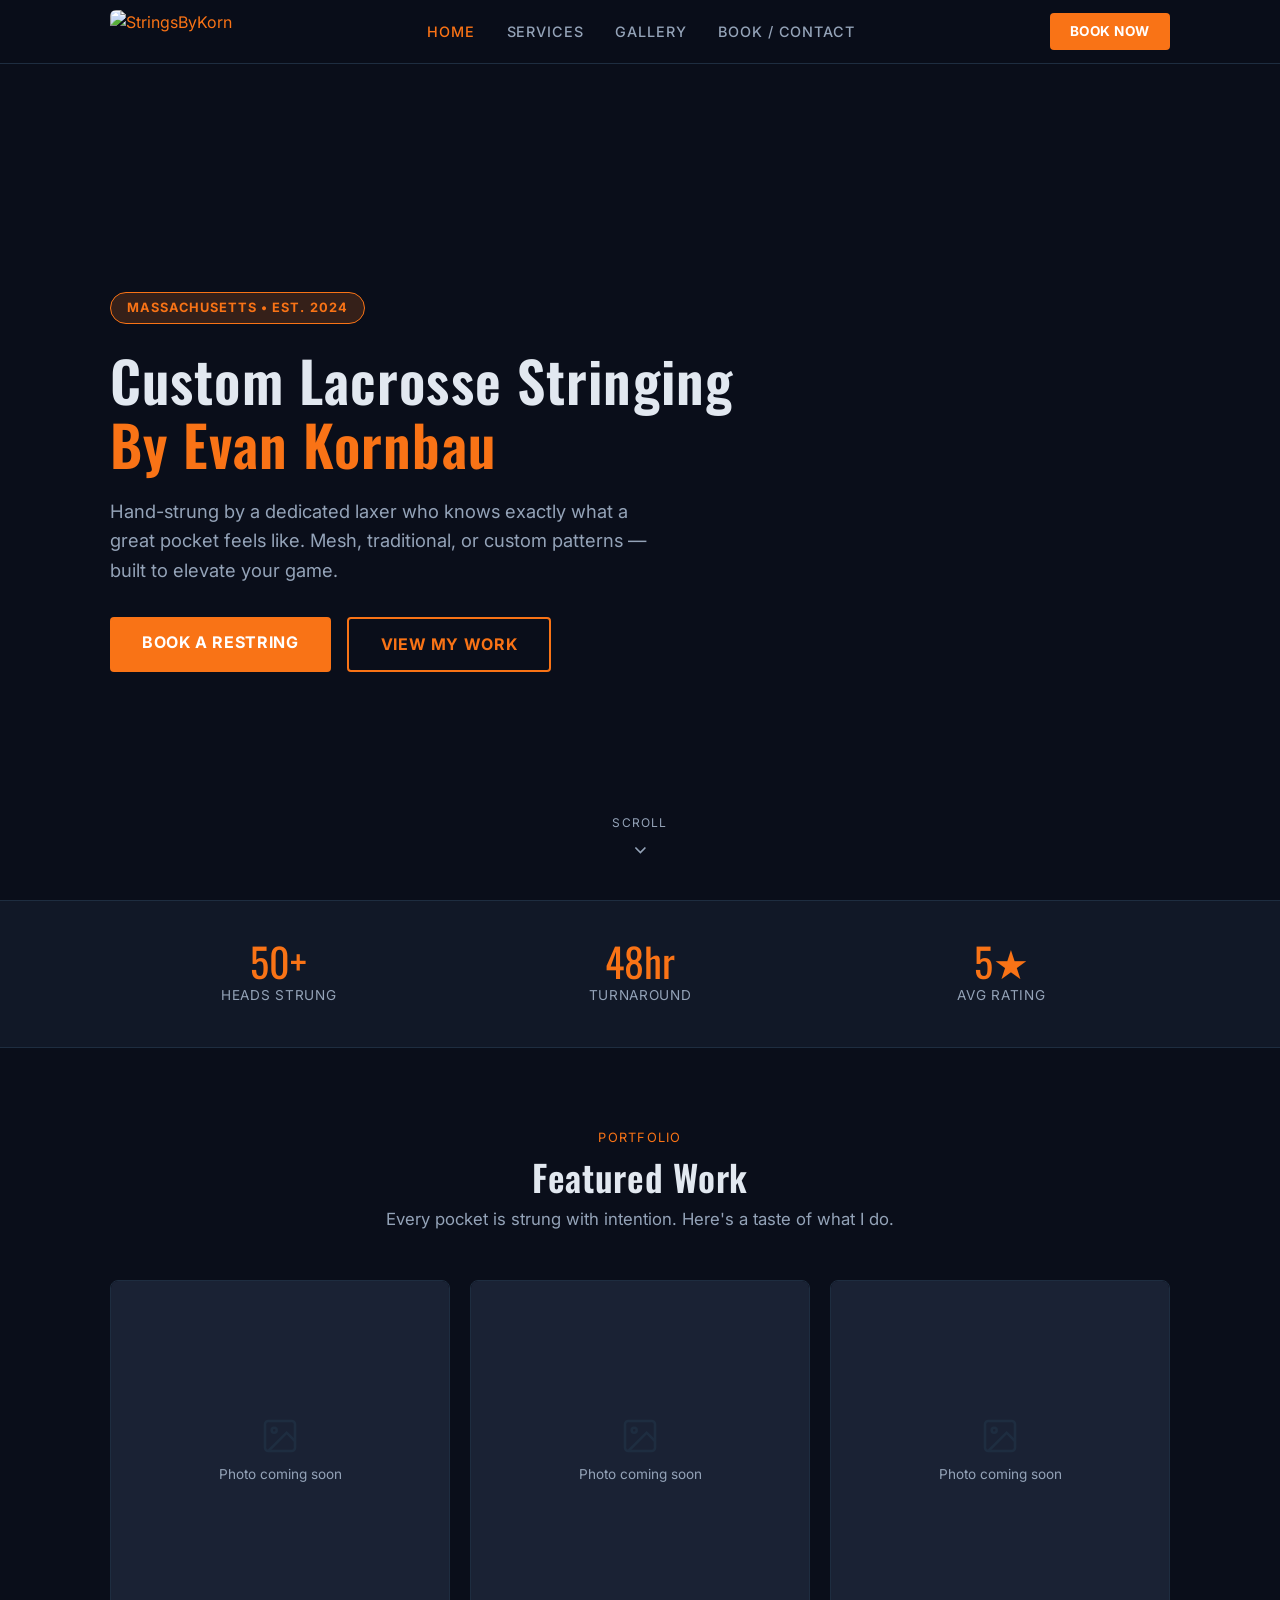
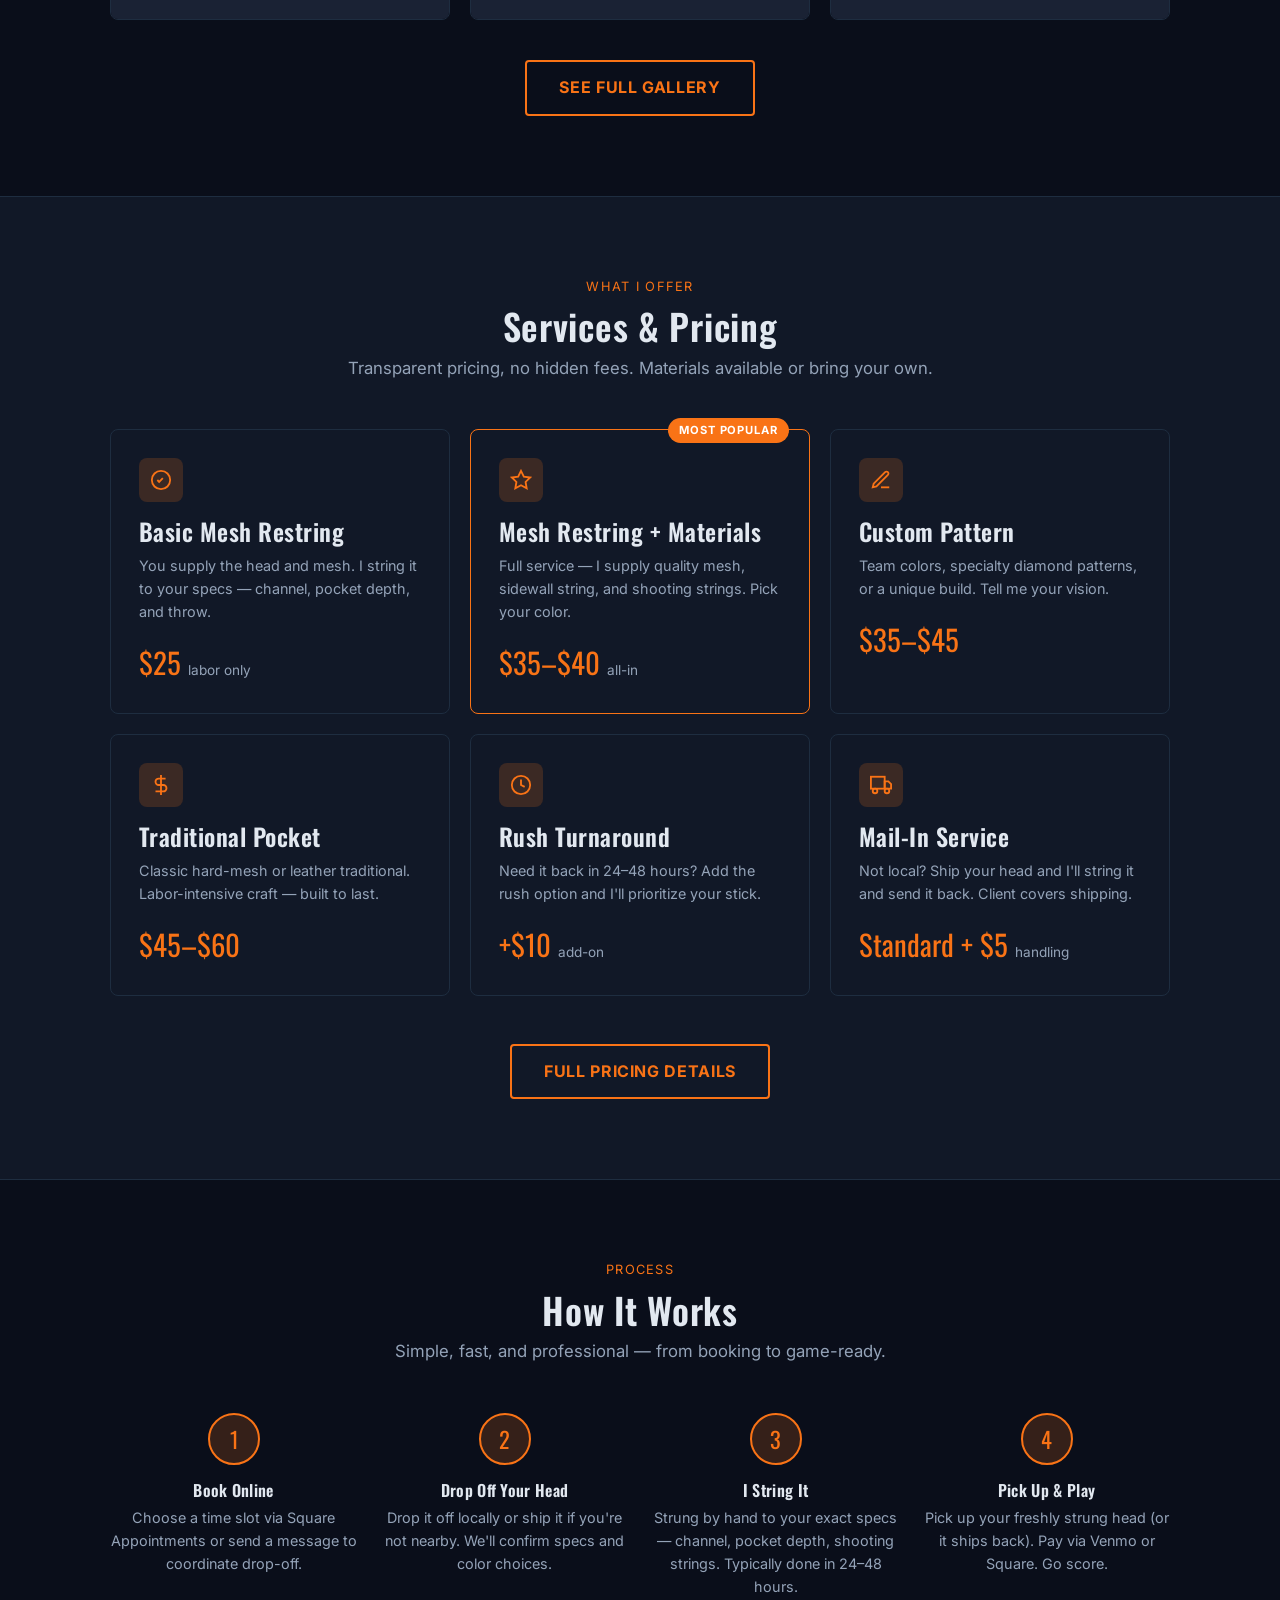
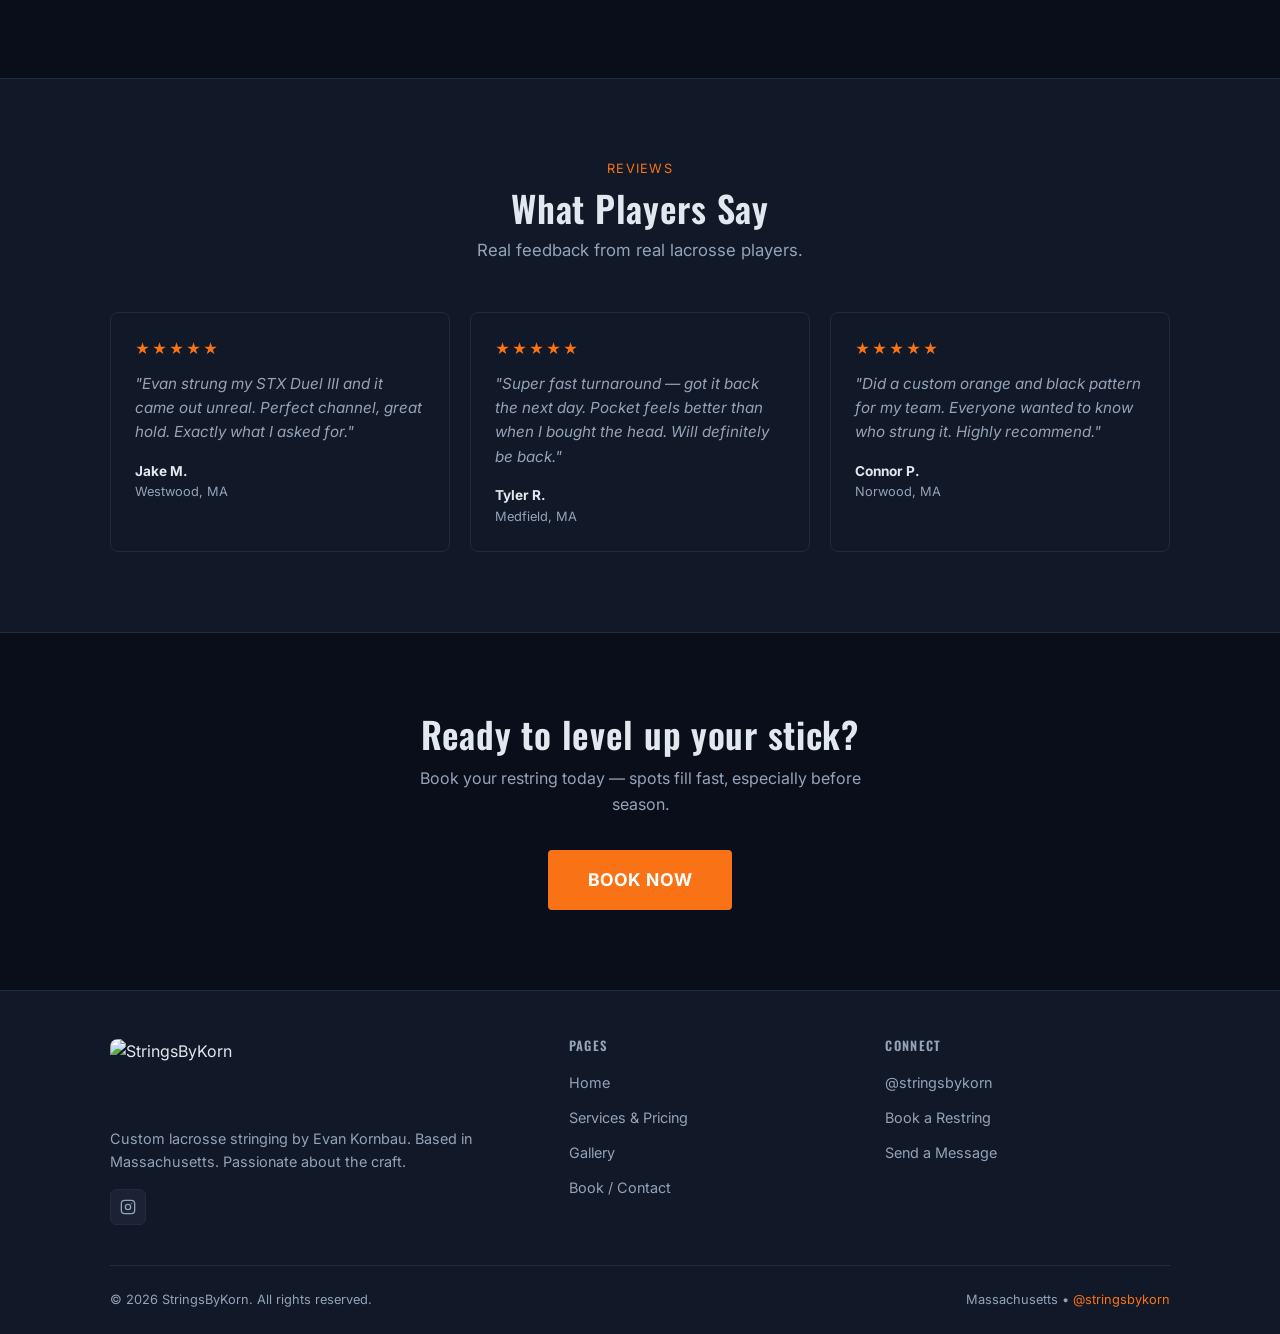
==== commit 63f78a71: "Replace text logo with brand image in nav and footer" ====
--- a/index.html
+++ b/index.html
@@ -4,9 +4,9 @@
   <meta charset="UTF-8" />
   <meta name="viewport" content="width=device-width, initial-scale=1.0" />
   <title>StringsByKorn — Custom Lacrosse Stringing</title>
-  <meta name="description" content="Professional lacrosse head stringing by Evan Korn. Custom mesh, traditional pockets, and specialty patterns. Based in Massachusetts." />
+  <meta name="description" content="Professional lacrosse head stringing by Evan Kornbau. Custom mesh, traditional pockets, and specialty patterns. Based in Massachusetts." />
   <meta property="og:title" content="StringsByKorn — Custom Lacrosse Stringing" />
-  <meta property="og:description" content="Custom lacrosse stringing by Evan Korn. Book your restring today." />
+  <meta property="og:description" content="Custom lacrosse stringing by Evan Kornbau. Book your restring today." />
   <meta property="og:type" content="website" />
   <meta property="og:image" content="images/og-image.jpg" />
   <link rel="icon" href="images/favicon.png" type="image/png" />
@@ -61,7 +61,7 @@
     <div class="container">
       <div class="hero-content">
         <div class="hero-badge">Massachusetts &bull; Est. 2024</div>
-        <h1>Custom Lacrosse Stringing<br /><span class="accent">By Evan Korn</span></h1>
+        <h1>Custom Lacrosse Stringing<br /><span class="accent">By Evan Kornbau</span></h1>
         <p>Hand-strung by a dedicated laxer who knows exactly what a great pocket feels like. Mesh, traditional, or custom patterns — built to elevate your game.</p>
         <div class="hero-btns">
           <a href="booking.html" class="btn btn-primary">Book a Restring</a>
@@ -336,7 +336,7 @@
       <div class="footer-grid">
         <div class="footer-brand">
           <img src="images/logo.jpg" alt="StringsByKorn" class="footer-logo">
-          <p>Custom lacrosse stringing by Evan Korn. Based in Massachusetts. Passionate about the craft.</p>
+          <p>Custom lacrosse stringing by Evan Kornbau. Based in Massachusetts. Passionate about the craft.</p>
           <div class="footer-social">
             <a href="https://instagram.com/stringsbykorn" target="_blank" rel="noopener" aria-label="Instagram">
               <svg viewBox="0 0 24 24" fill="none" stroke="currentColor" stroke-width="2">
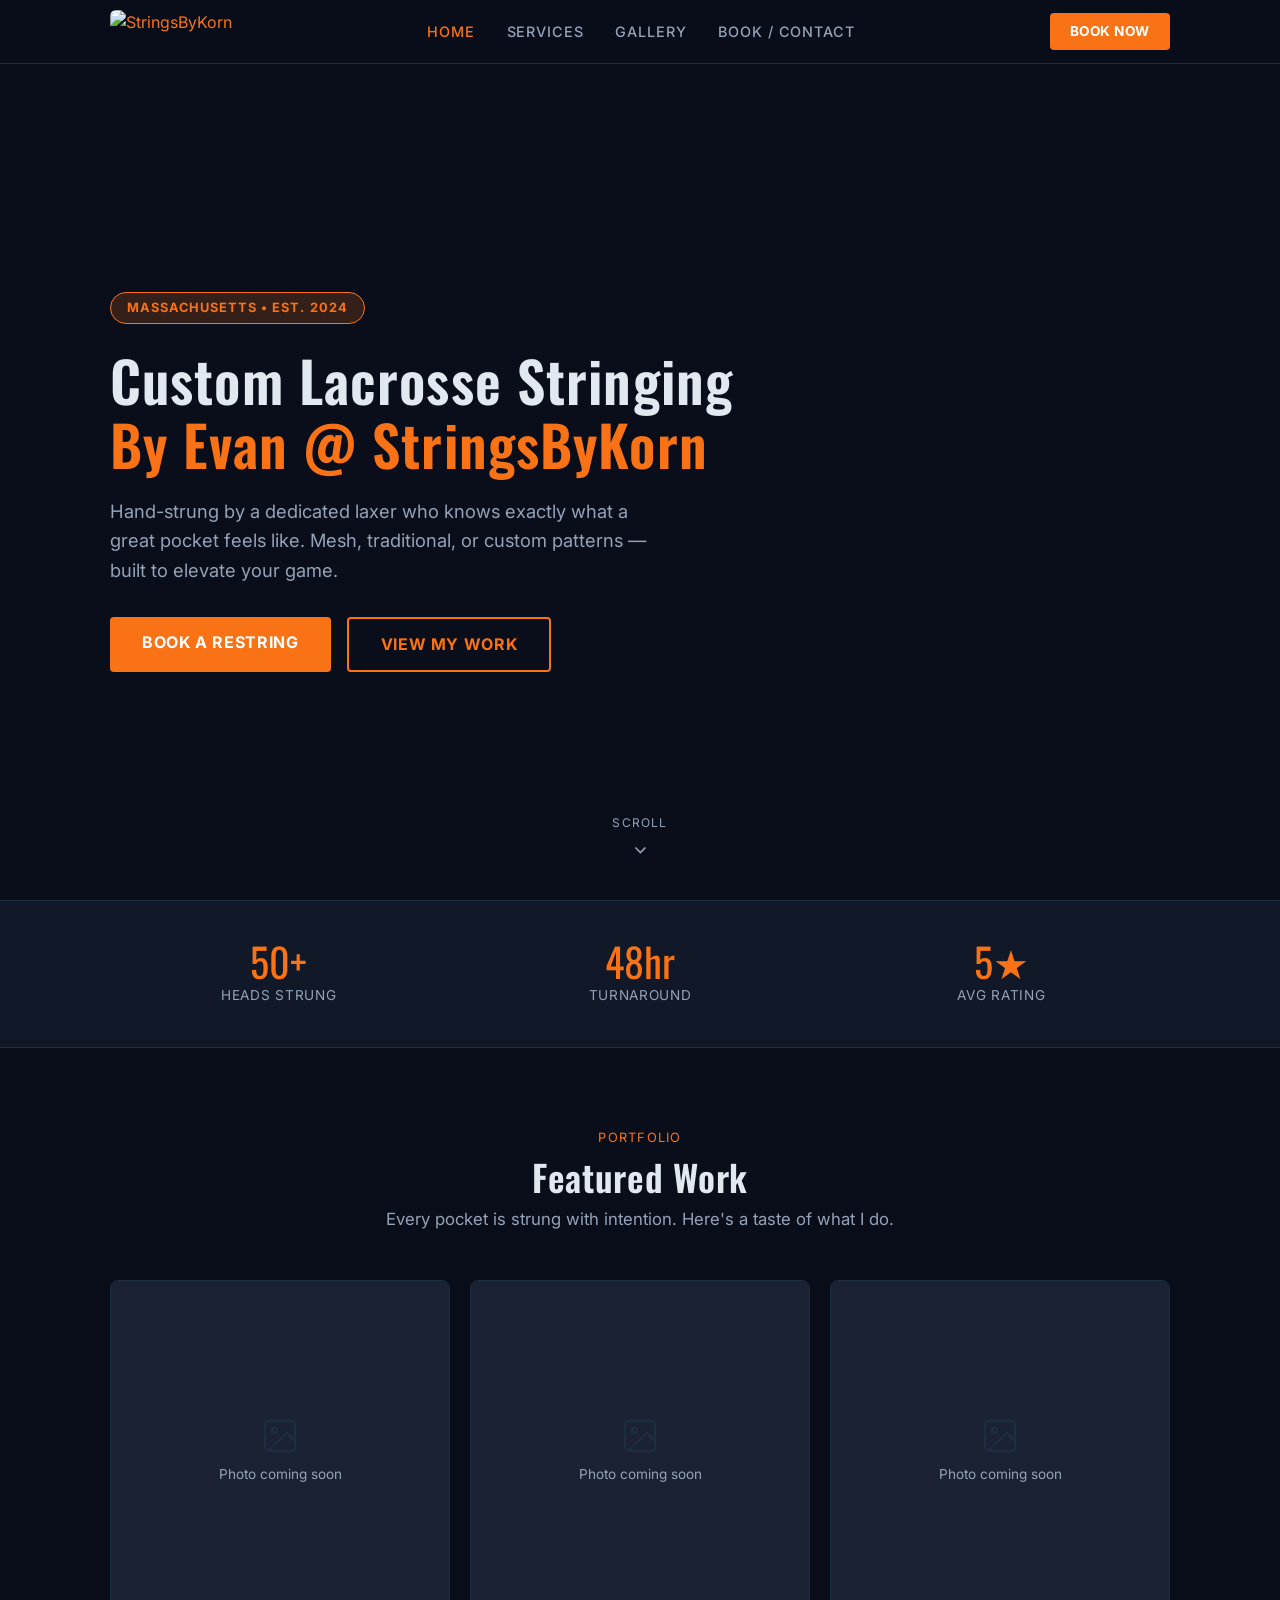
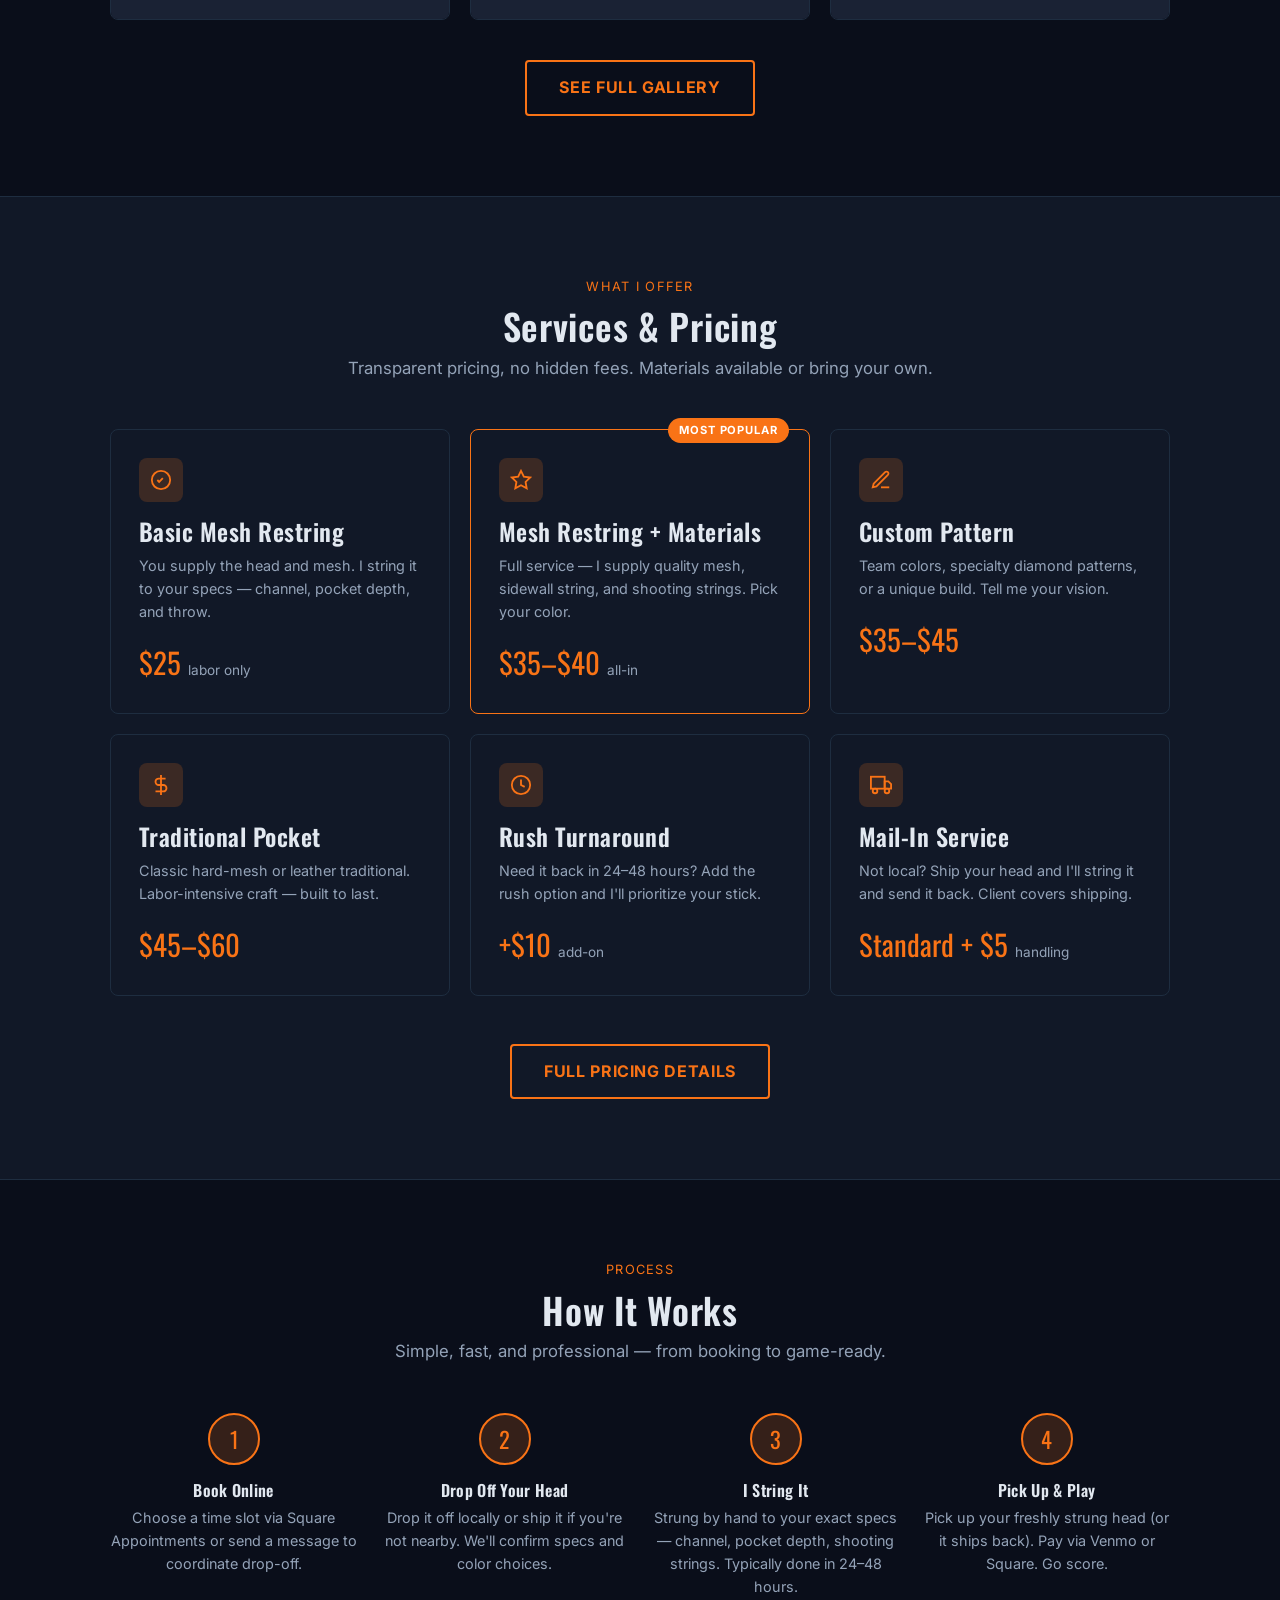
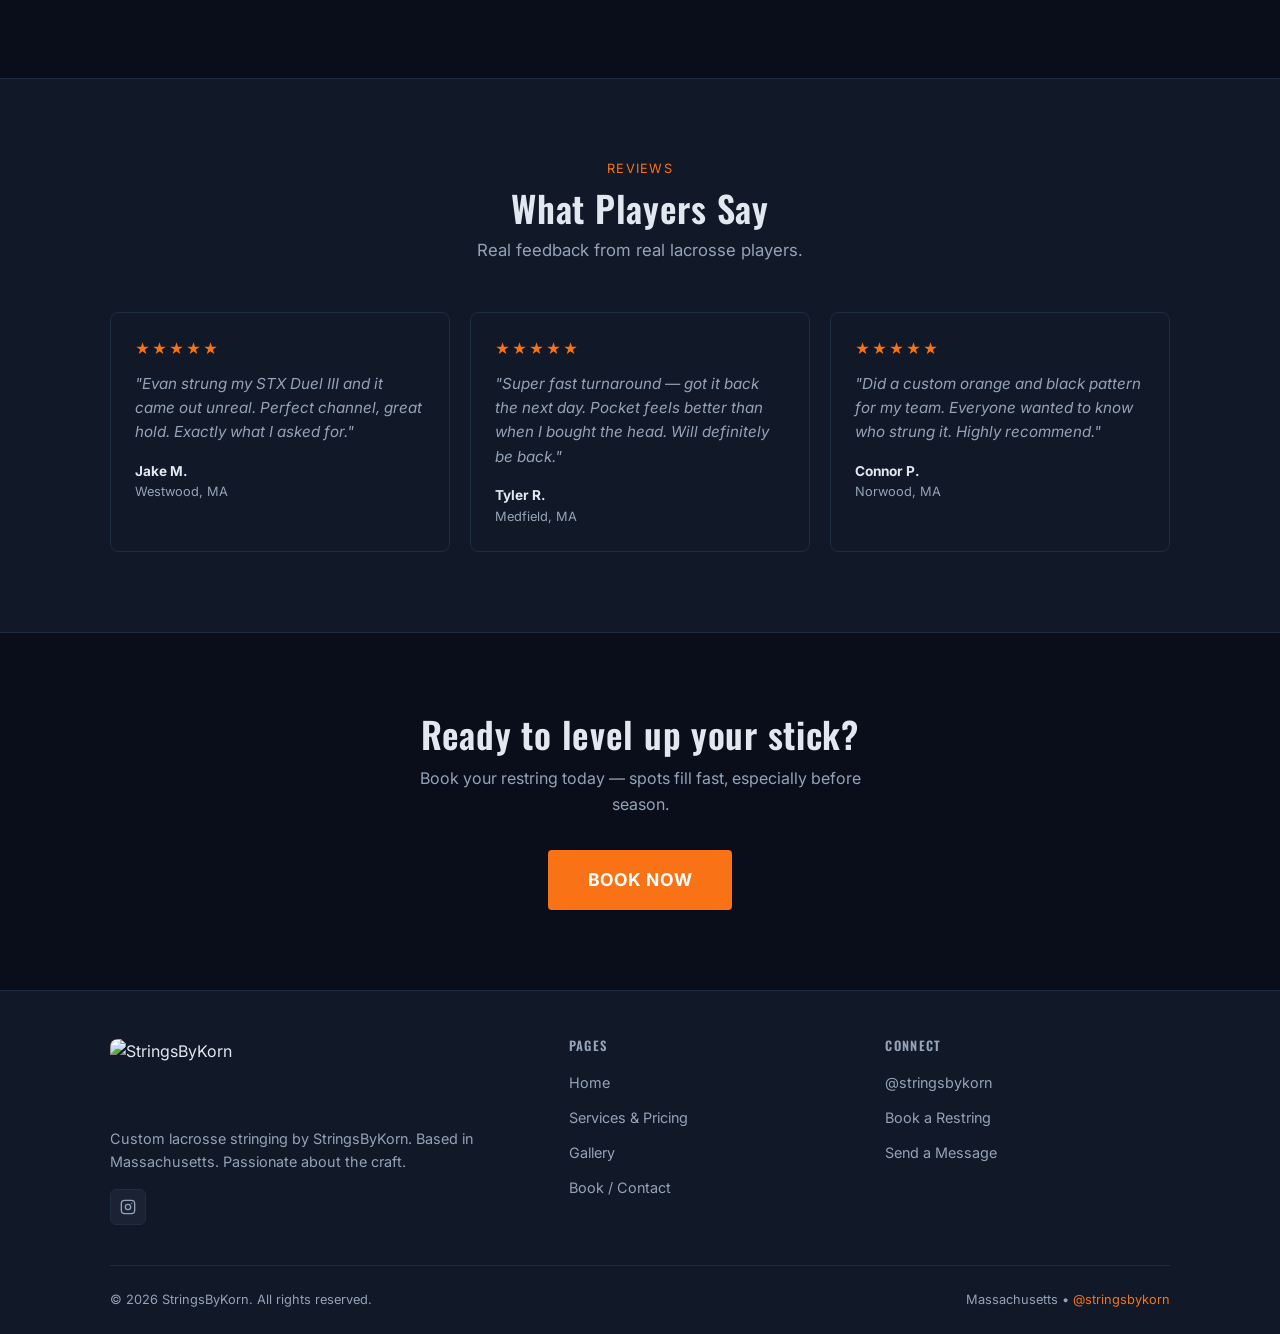
==== commit e177cbc2: "Remove last name from site for minor's privacy Replace "Evan Kornbau" / "Evan Korn" with "StringsByK" ====
--- a/index.html
+++ b/index.html
@@ -4,9 +4,9 @@
   <meta charset="UTF-8" />
   <meta name="viewport" content="width=device-width, initial-scale=1.0" />
   <title>StringsByKorn — Custom Lacrosse Stringing</title>
-  <meta name="description" content="Professional lacrosse head stringing by Evan Kornbau. Custom mesh, traditional pockets, and specialty patterns. Based in Massachusetts." />
+  <meta name="description" content="Professional lacrosse head stringing by StringsByKorn. Custom mesh, traditional pockets, and specialty patterns. Based in Massachusetts." />
   <meta property="og:title" content="StringsByKorn — Custom Lacrosse Stringing" />
-  <meta property="og:description" content="Custom lacrosse stringing by Evan Kornbau. Book your restring today." />
+  <meta property="og:description" content="Custom lacrosse stringing by StringsByKorn. Book your restring today." />
   <meta property="og:type" content="website" />
   <meta property="og:image" content="images/og-image.jpg" />
   <link rel="icon" href="images/favicon.png" type="image/png" />
@@ -61,7 +61,7 @@
     <div class="container">
       <div class="hero-content">
         <div class="hero-badge">Massachusetts &bull; Est. 2024</div>
-        <h1>Custom Lacrosse Stringing<br /><span class="accent">By Evan Kornbau</span></h1>
+        <h1>Custom Lacrosse Stringing<br /><span class="accent">By Evan @ StringsByKorn</span></h1>
         <p>Hand-strung by a dedicated laxer who knows exactly what a great pocket feels like. Mesh, traditional, or custom patterns — built to elevate your game.</p>
         <div class="hero-btns">
           <a href="booking.html" class="btn btn-primary">Book a Restring</a>
@@ -336,7 +336,7 @@
       <div class="footer-grid">
         <div class="footer-brand">
           <img src="images/logo.jpg" alt="StringsByKorn" class="footer-logo">
-          <p>Custom lacrosse stringing by Evan Kornbau. Based in Massachusetts. Passionate about the craft.</p>
+          <p>Custom lacrosse stringing by StringsByKorn. Based in Massachusetts. Passionate about the craft.</p>
           <div class="footer-social">
             <a href="https://instagram.com/stringsbykorn" target="_blank" rel="noopener" aria-label="Instagram">
               <svg viewBox="0 0 24 24" fill="none" stroke="currentColor" stroke-width="2">
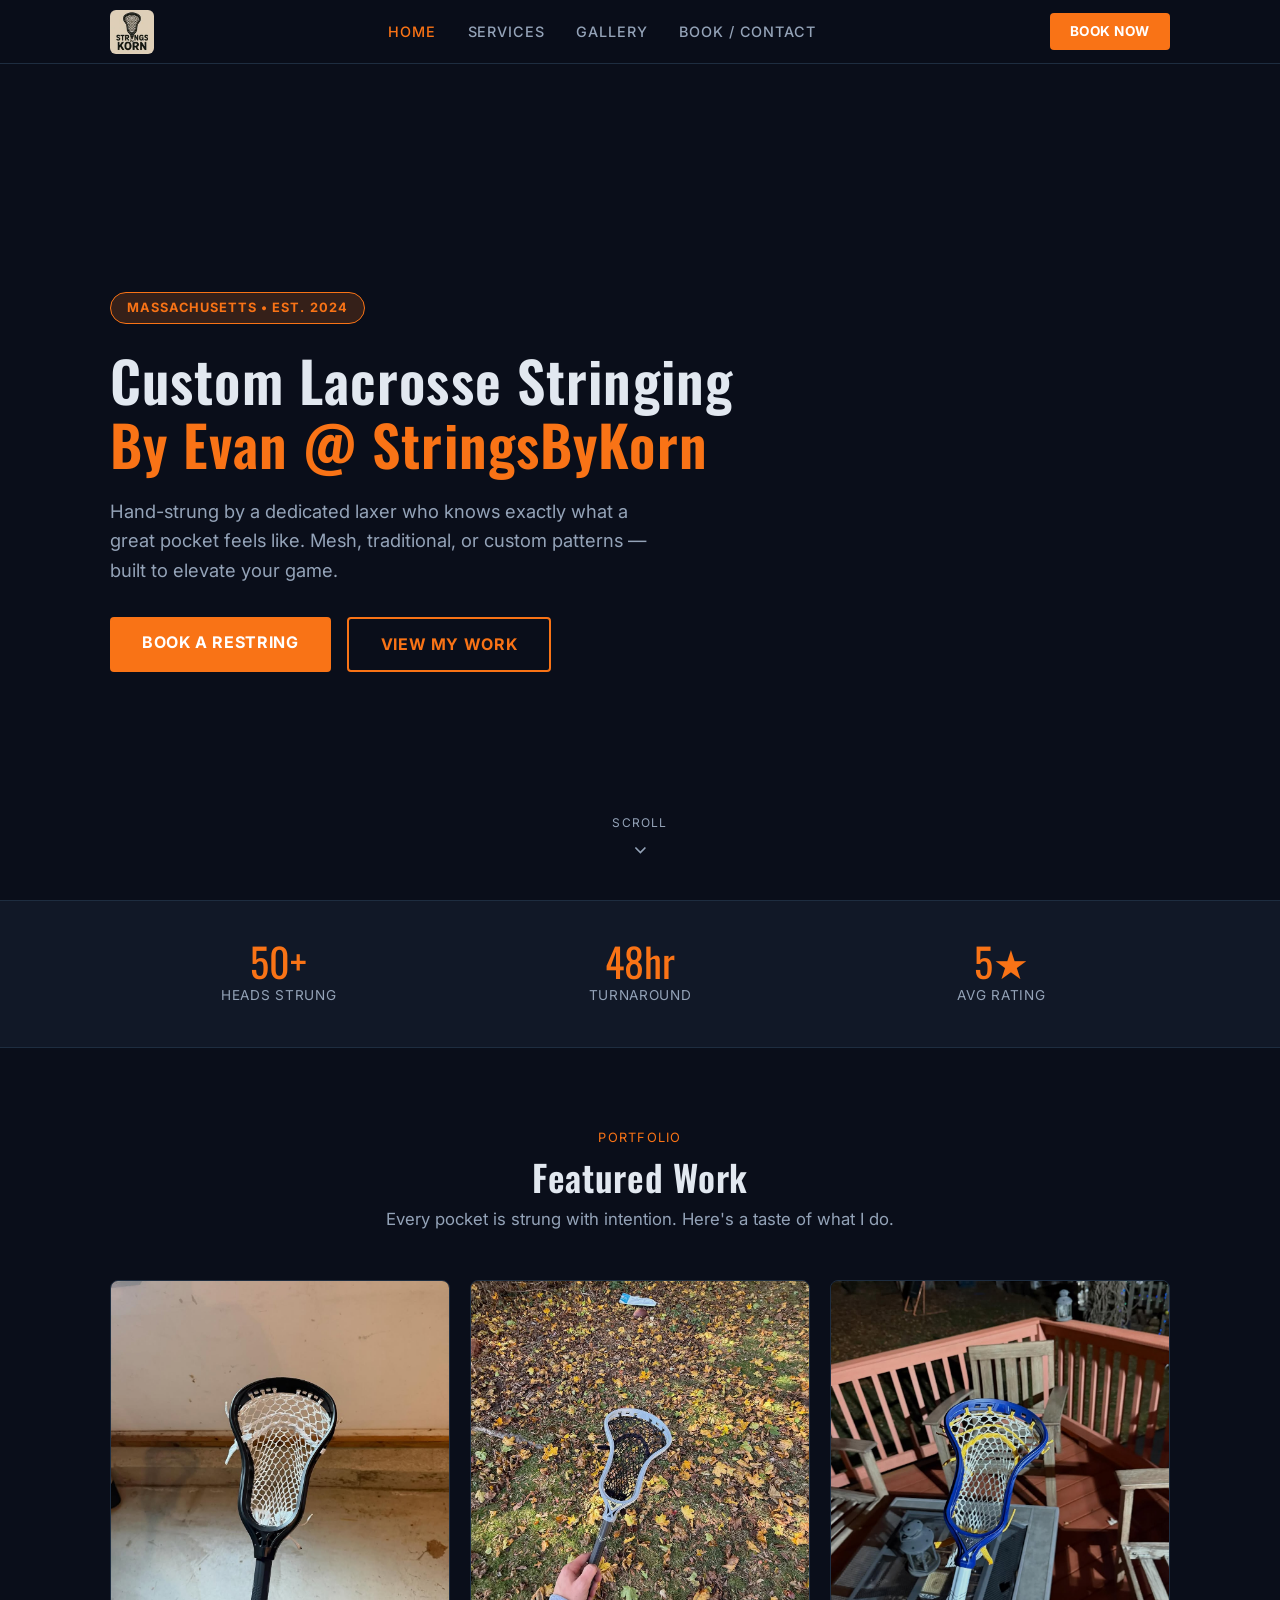
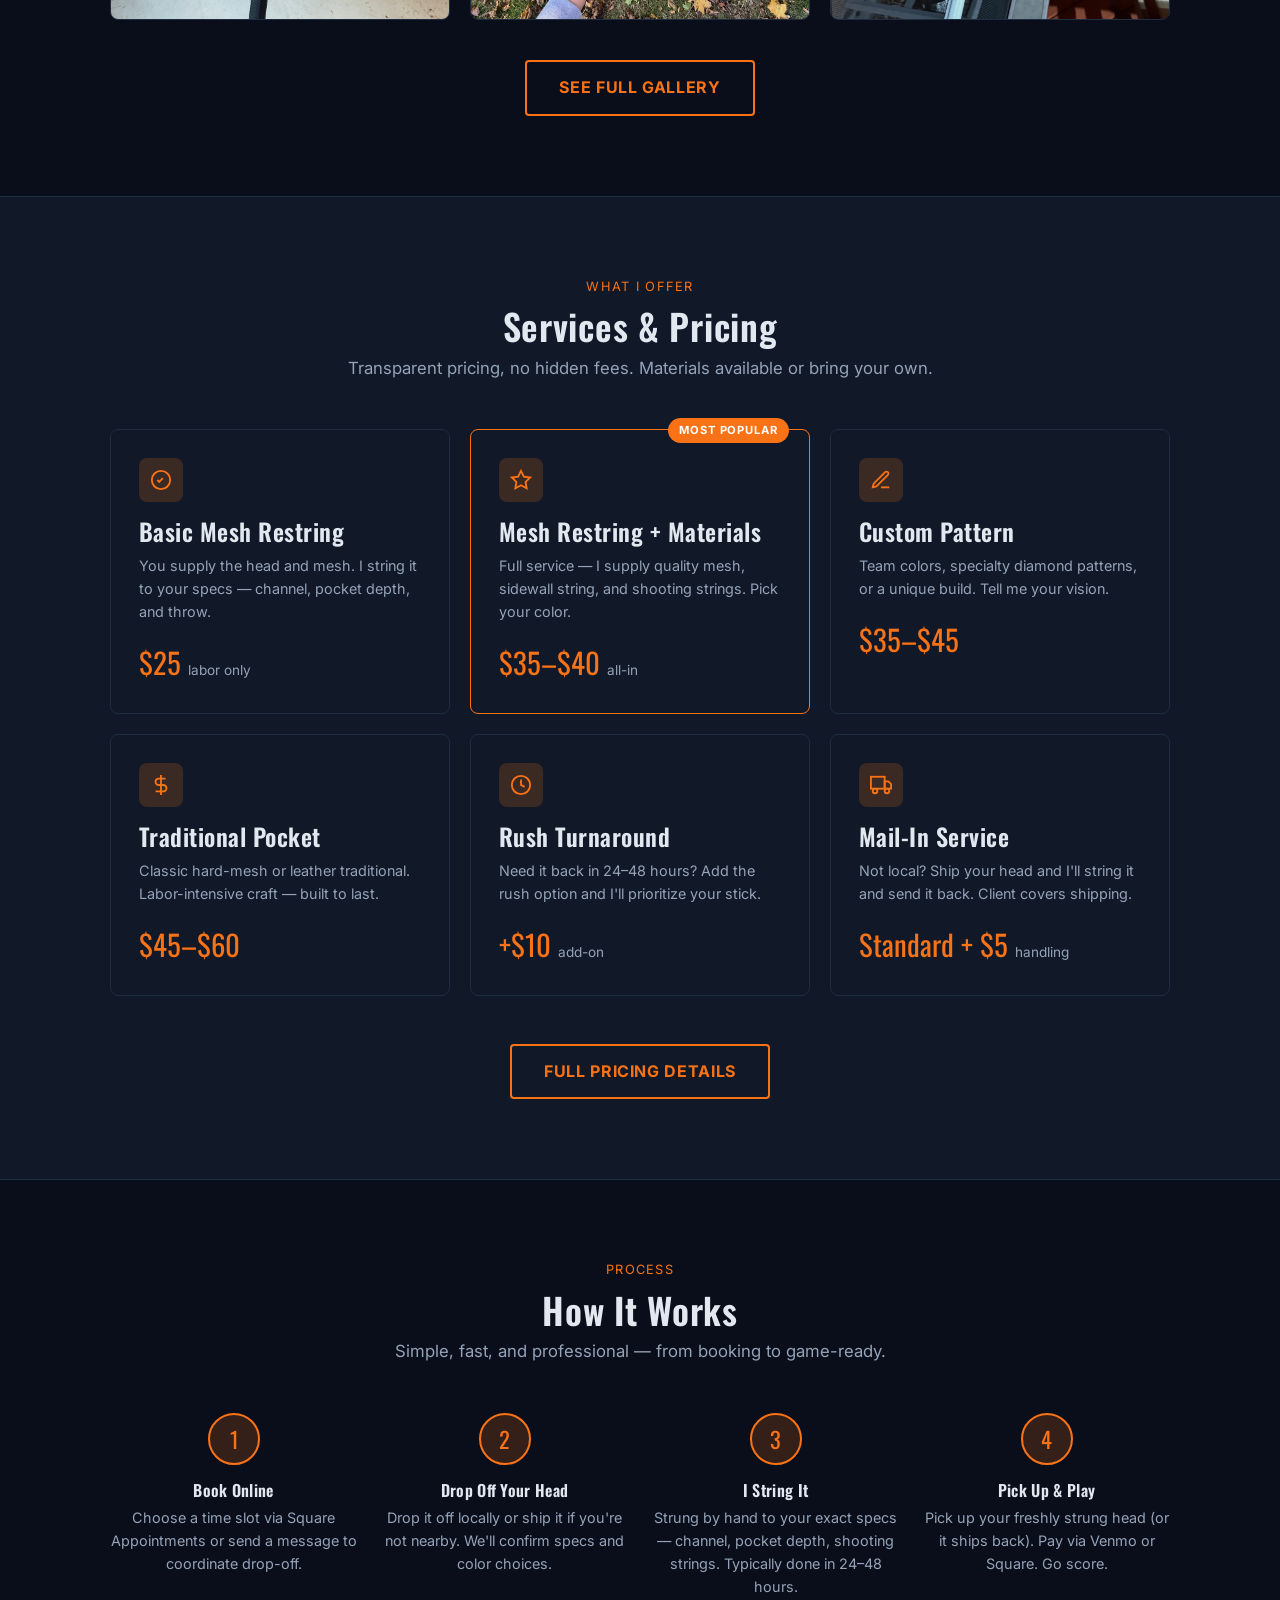
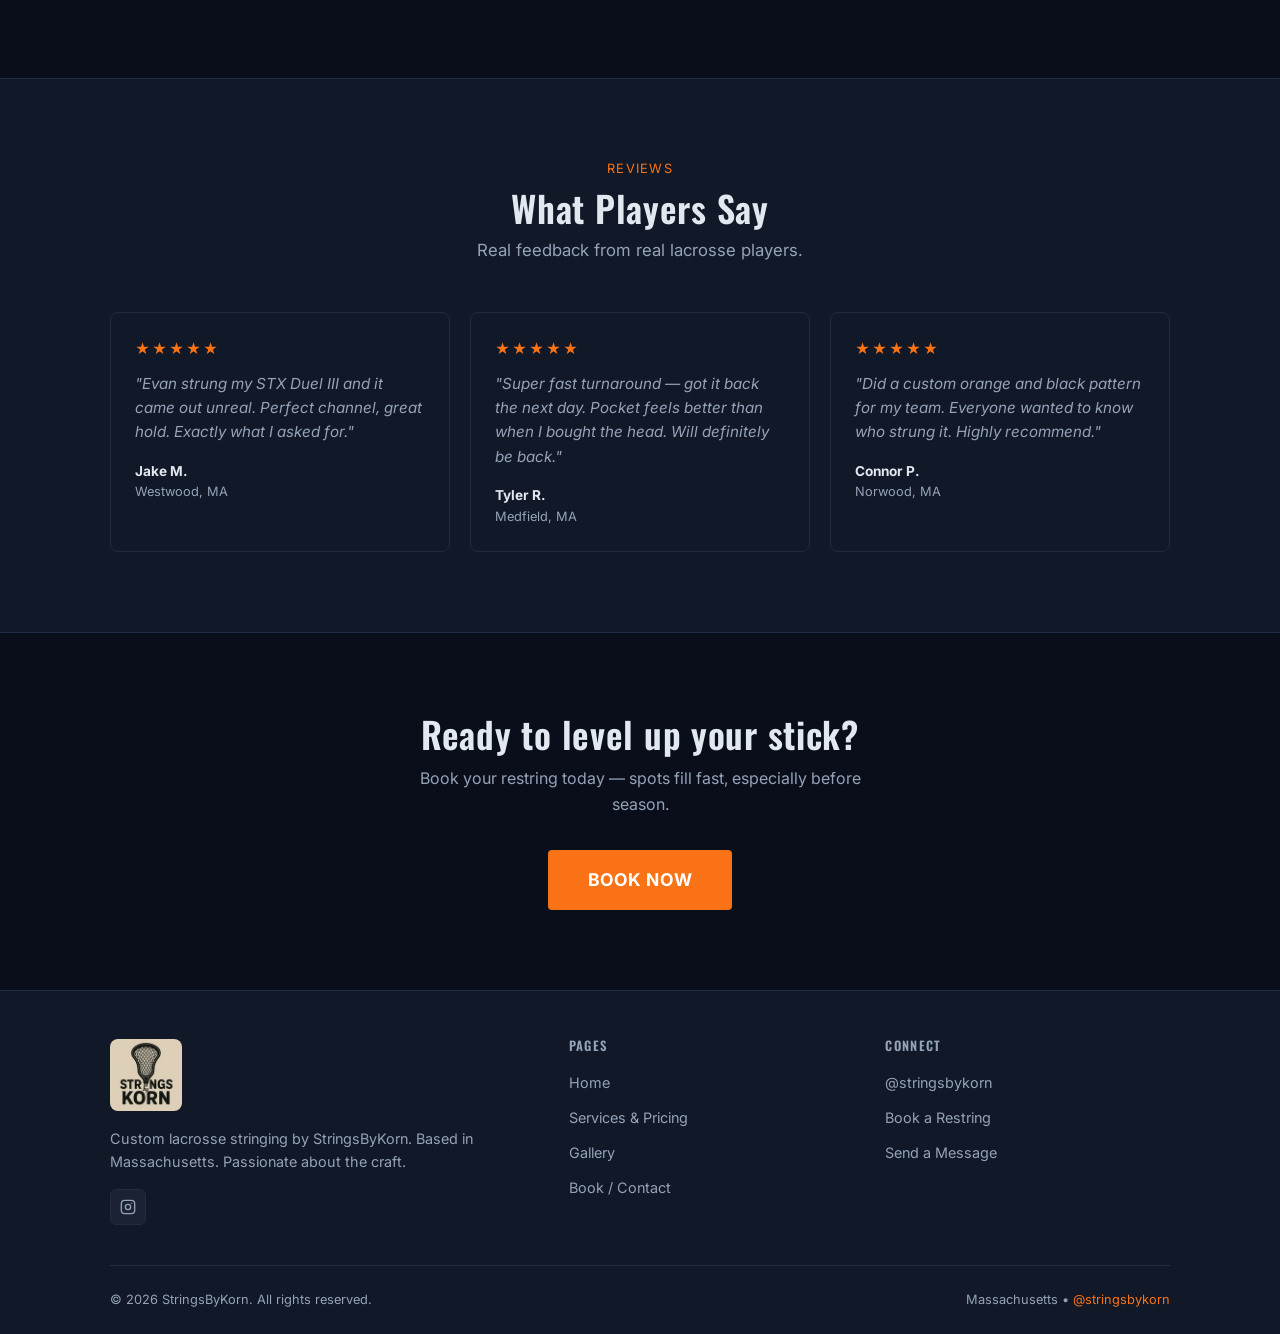
==== commit 02588d5e: "Wire up featured work photos on home page" ====
--- a/index.html
+++ b/index.html
@@ -111,39 +111,21 @@
       <div class="work-grid">
 
         <div class="work-card reveal">
-          <div class="work-card-placeholder">
-            <svg viewBox="0 0 24 24" fill="none" stroke="currentColor" stroke-width="1.5">
-              <rect x="3" y="3" width="18" height="18" rx="2"/><circle cx="8.5" cy="8.5" r="1.5"/>
-              <polyline points="21 15 16 10 5 21"/>
-            </svg>
-            <span>Photo coming soon</span>
-          </div>
+          <img src="images/gallery-2.jpg" alt="Custom Mesh — Orange / Black" />
           <div class="work-card-overlay">
             <span class="work-card-label">Custom Mesh — Orange / Black</span>
           </div>
         </div>
 
         <div class="work-card reveal">
-          <div class="work-card-placeholder">
-            <svg viewBox="0 0 24 24" fill="none" stroke="currentColor" stroke-width="1.5">
-              <rect x="3" y="3" width="18" height="18" rx="2"/><circle cx="8.5" cy="8.5" r="1.5"/>
-              <polyline points="21 15 16 10 5 21"/>
-            </svg>
-            <span>Photo coming soon</span>
-          </div>
+          <img src="images/gallery-3.jpg" alt="Traditional Pocket — Navy" />
           <div class="work-card-overlay">
             <span class="work-card-label">Traditional Pocket — Navy</span>
           </div>
         </div>
 
         <div class="work-card reveal">
-          <div class="work-card-placeholder">
-            <svg viewBox="0 0 24 24" fill="none" stroke="currentColor" stroke-width="1.5">
-              <rect x="3" y="3" width="18" height="18" rx="2"/><circle cx="8.5" cy="8.5" r="1.5"/>
-              <polyline points="21 15 16 10 5 21"/>
-            </svg>
-            <span>Photo coming soon</span>
-          </div>
+          <img src="images/gallery-4.jpg" alt="Mid Pocket — 10 Diamond Mesh" />
           <div class="work-card-overlay">
             <span class="work-card-label">Mid Pocket — 10 Diamond Mesh</span>
           </div>
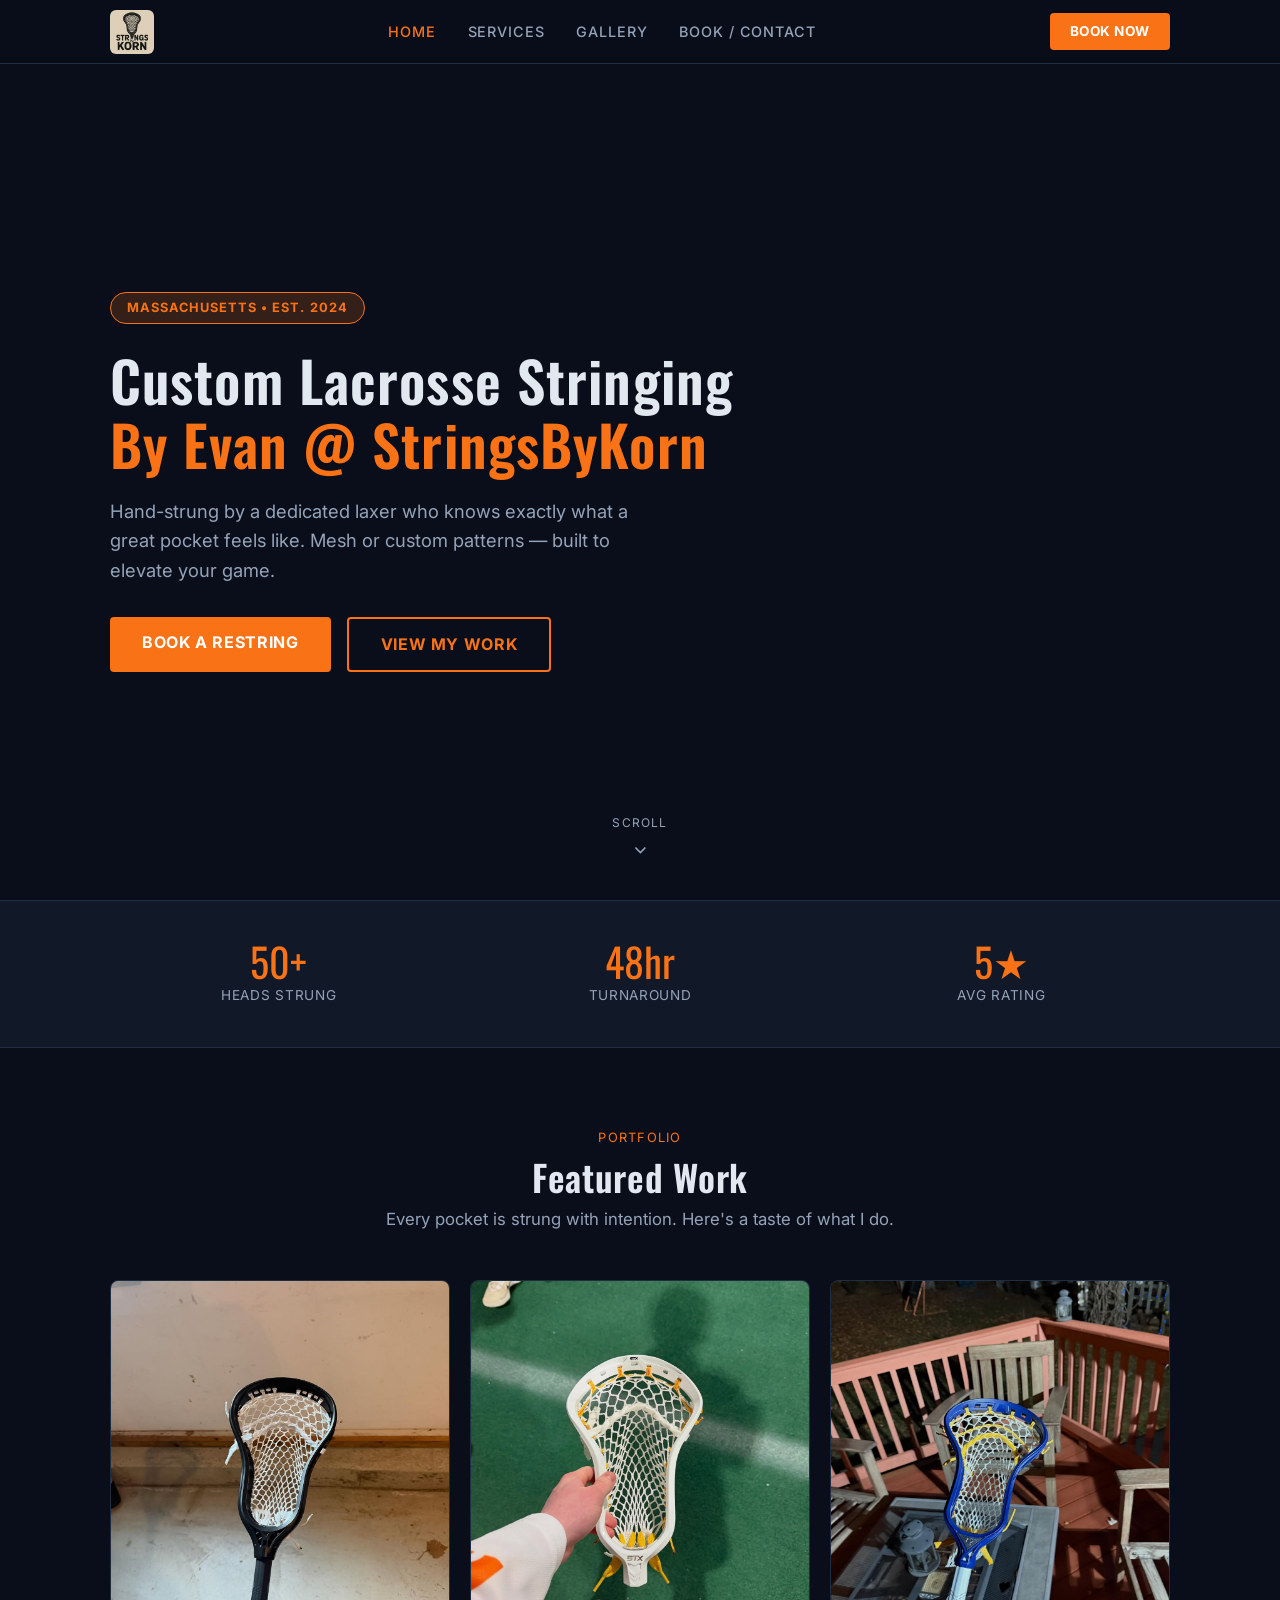
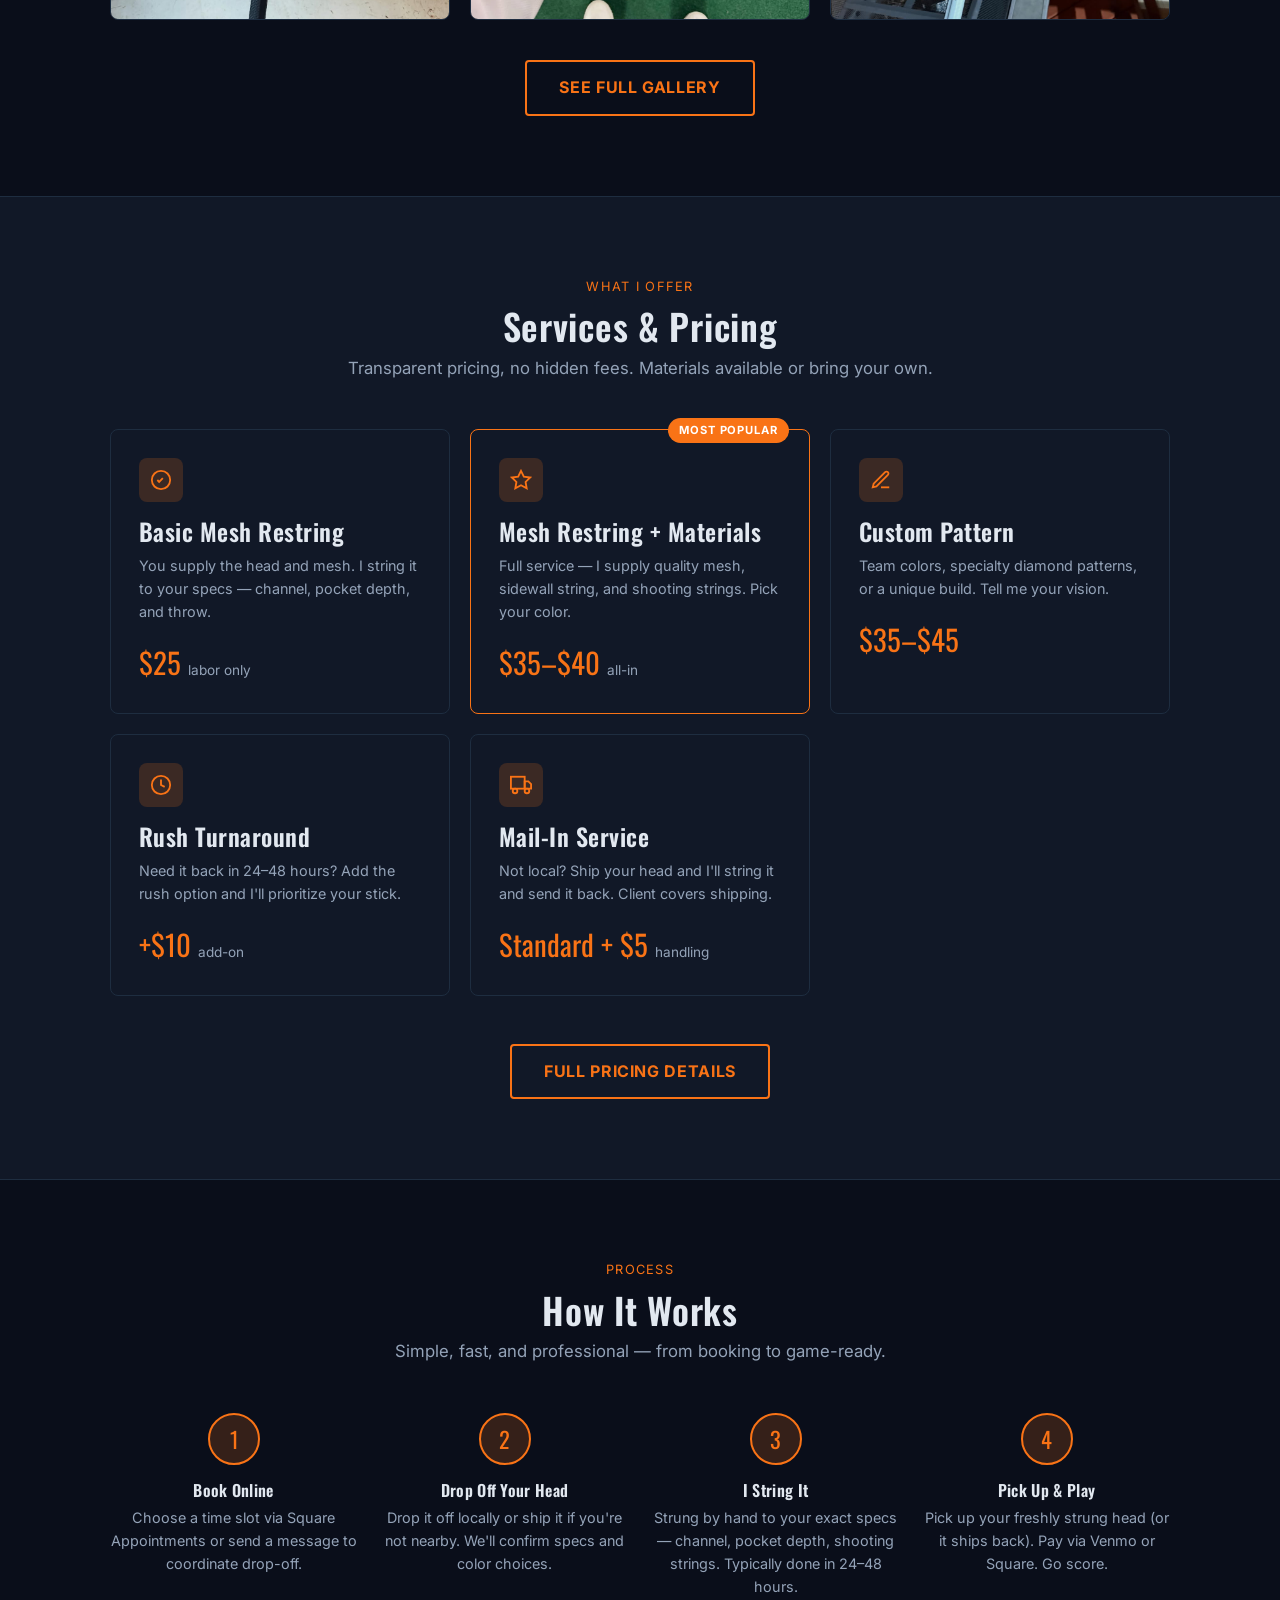
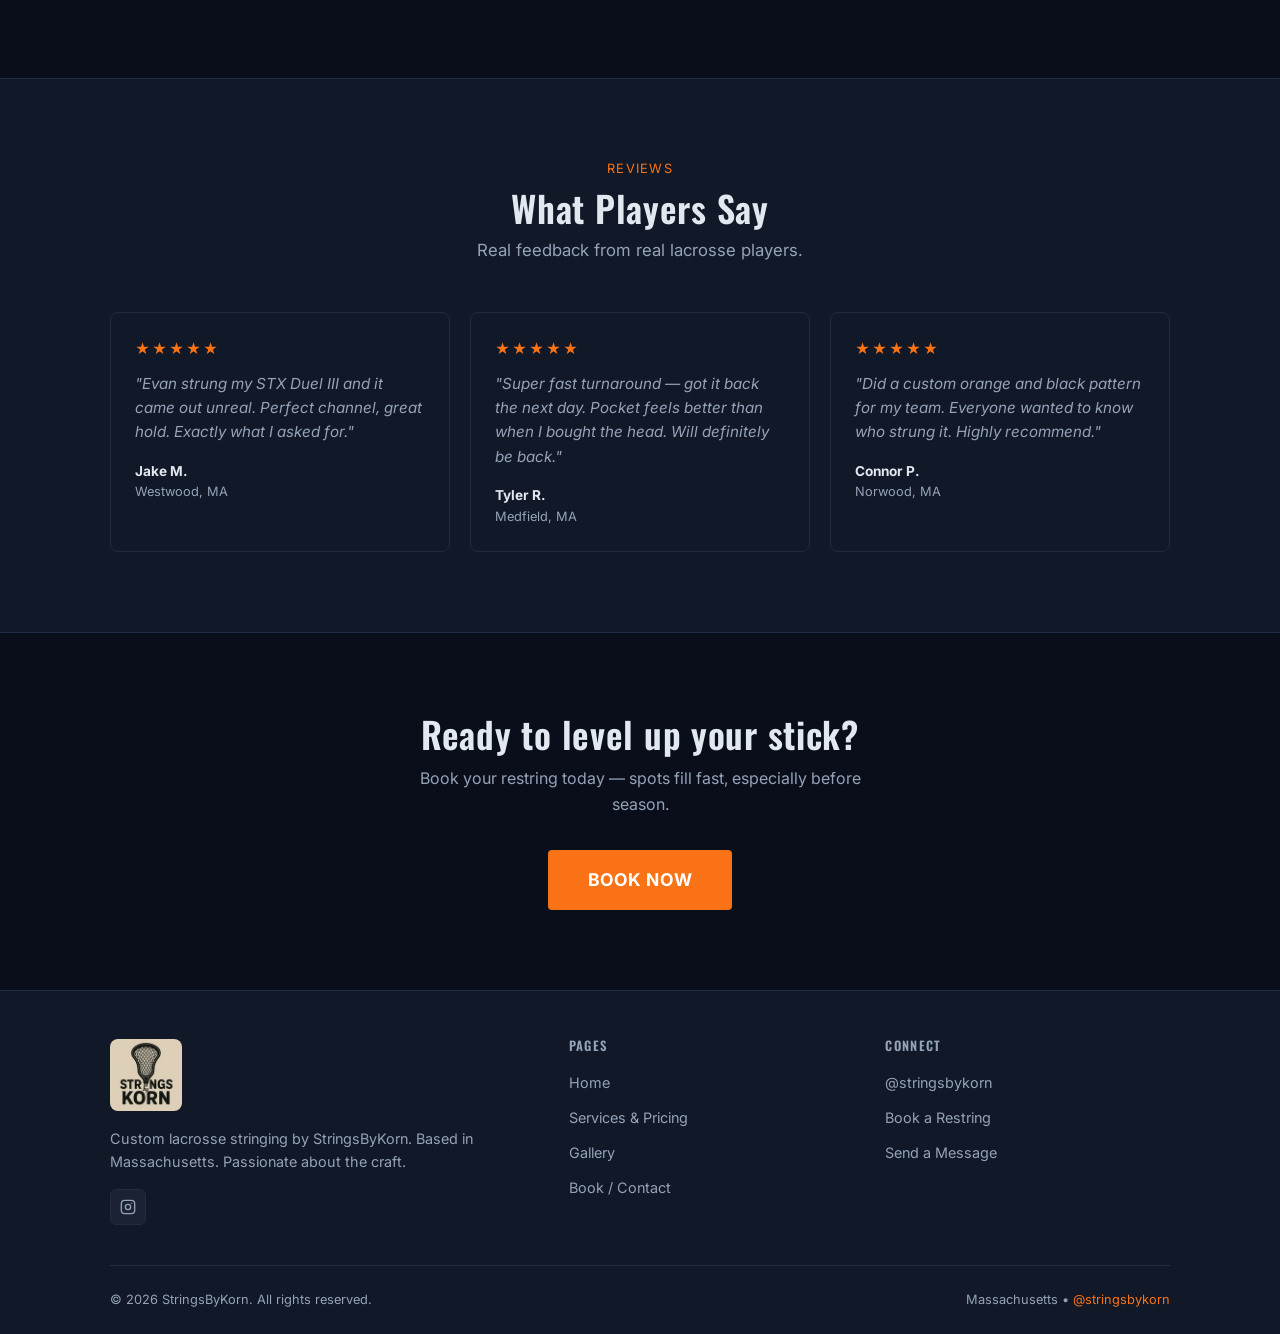
==== commit ec090544: "Remove traditional pocket service from site" ====
--- a/index.html
+++ b/index.html
@@ -4,7 +4,7 @@
   <meta charset="UTF-8" />
   <meta name="viewport" content="width=device-width, initial-scale=1.0" />
   <title>StringsByKorn — Custom Lacrosse Stringing</title>
-  <meta name="description" content="Professional lacrosse head stringing by StringsByKorn. Custom mesh, traditional pockets, and specialty patterns. Based in Massachusetts." />
+  <meta name="description" content="Professional lacrosse head stringing by StringsByKorn. Custom mesh and specialty patterns. Based in Massachusetts." />
   <meta property="og:title" content="StringsByKorn — Custom Lacrosse Stringing" />
   <meta property="og:description" content="Custom lacrosse stringing by StringsByKorn. Book your restring today." />
   <meta property="og:type" content="website" />
@@ -62,7 +62,7 @@
       <div class="hero-content">
         <div class="hero-badge">Massachusetts &bull; Est. 2024</div>
         <h1>Custom Lacrosse Stringing<br /><span class="accent">By Evan @ StringsByKorn</span></h1>
-        <p>Hand-strung by a dedicated laxer who knows exactly what a great pocket feels like. Mesh, traditional, or custom patterns — built to elevate your game.</p>
+        <p>Hand-strung by a dedicated laxer who knows exactly what a great pocket feels like. Mesh or custom patterns — built to elevate your game.</p>
         <div class="hero-btns">
           <a href="booking.html" class="btn btn-primary">Book a Restring</a>
           <a href="gallery.html" class="btn btn-outline">View My Work</a>
@@ -118,9 +118,9 @@
         </div>
 
         <div class="work-card reveal">
-          <img src="images/gallery-3.jpg" alt="Traditional Pocket — Navy" />
+          <img src="images/gallery-5.jpg" alt="Team Color Custom Build" />
           <div class="work-card-overlay">
-            <span class="work-card-label">Traditional Pocket — Navy</span>
+            <span class="work-card-label">Team Color Custom Build</span>
           </div>
         </div>
 
@@ -183,17 +183,6 @@
           <h3>Custom Pattern</h3>
           <p>Team colors, specialty diamond patterns, or a unique build. Tell me your vision.</p>
           <div class="service-price">$35–$45</div>
-        </div>
-
-        <div class="service-card reveal">
-          <div class="service-icon">
-            <svg viewBox="0 0 24 24" fill="none" stroke="currentColor" stroke-width="2">
-              <line x1="12" y1="1" x2="12" y2="23"/><path d="M17 5H9.5a3.5 3.5 0 000 7h5a3.5 3.5 0 010 7H6"/>
-            </svg>
-          </div>
-          <h3>Traditional Pocket</h3>
-          <p>Classic hard-mesh or leather traditional. Labor-intensive craft — built to last.</p>
-          <div class="service-price">$45–$60</div>
         </div>
 
         <div class="service-card reveal">
